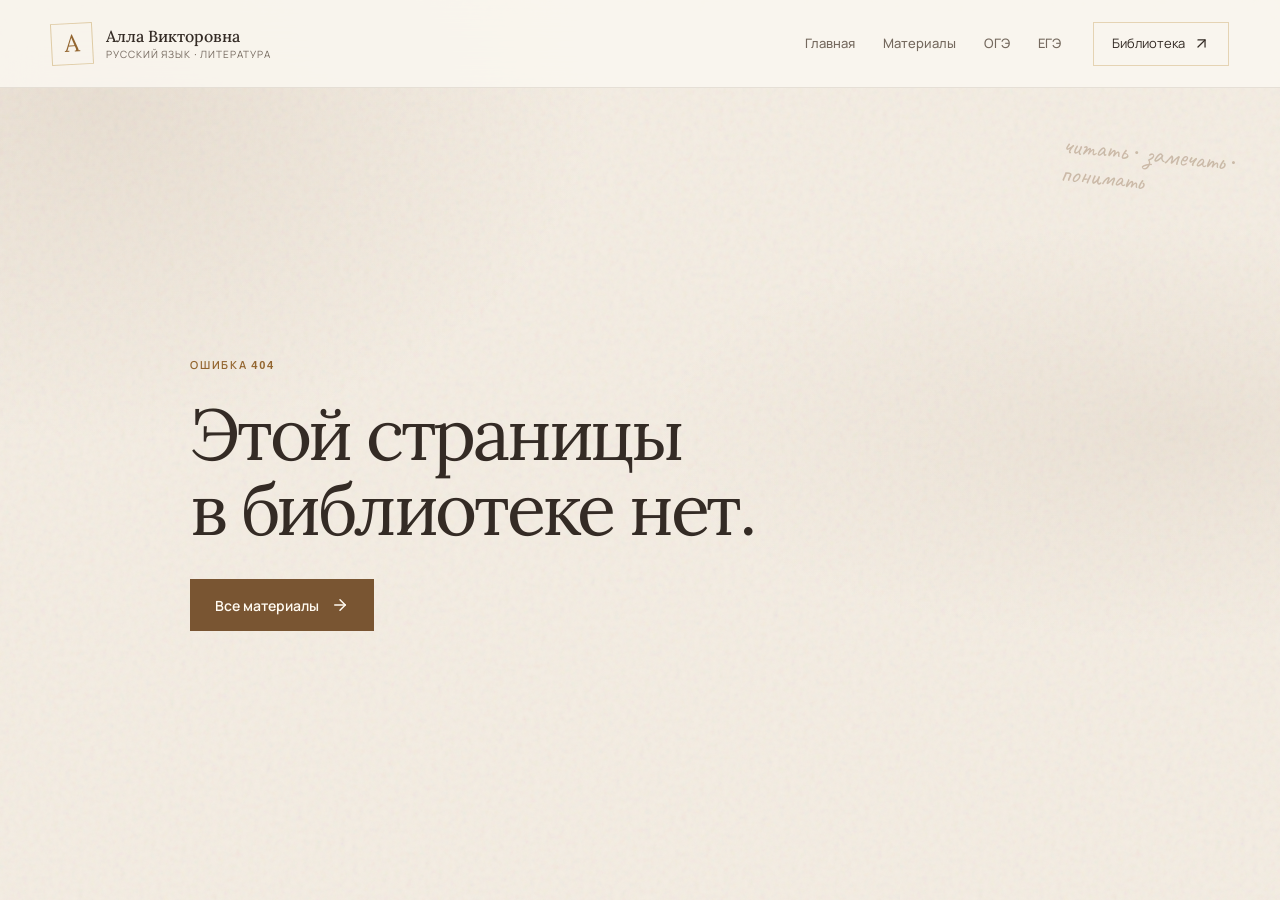
==== index.html @ dfa37022 "Публикация сайта Аллы Викторовны Рыжковой" ====
<!doctype html>
<html lang="ru">
  <head>
    <meta charset="UTF-8" />
    <meta name="viewport" content="width=device-width, initial-scale=1.0" />
    <meta name="theme-color" content="#17100c" />
    <meta name="color-scheme" content="dark light" />
    <meta name="description" content="undefined" />
    <meta name="robots" content="undefined" />
    <meta name="author" content="Алла Викторовна Рыжкова" />
    <meta property="og:locale" content="ru_RU" />
    <meta property="og:site_name" content="Алла Викторовна Рыжкова" />
    <meta property="og:type" content="undefined" />
    <meta property="og:title" content="undefined" />
    <meta property="og:description" content="undefined" />
    <meta property="og:url" content="https://sanya090509-boop.github.io/" />
    <meta property="og:image" content="https://sanya090509-boop.github.io/og-cover.jpg" />
    <meta property="og:image:width" content="1200" />
    <meta property="og:image:height" content="630" />
    <meta property="og:image:alt" content="Алла Викторовна Рыжкова — русский язык и литература" />
    <meta name="twitter:card" content="summary_large_image" />
    <meta name="twitter:title" content="undefined" />
    <meta name="twitter:description" content="undefined" />
    <meta name="twitter:image" content="https://sanya090509-boop.github.io/og-cover.jpg" />
    <link rel="icon" href="/favicon.svg" type="image/svg+xml" />
    <title>Алла Викторовна Рыжкова — русский язык и литература</title>
    <script type="application/ld+json">{"@context":"https://schema.org","@type":"WebSite","name":"Алла Викторовна Рыжкова — русский язык и литература","url":"https://sanya090509-boop.github.io/","inLanguage":"ru-RU","author":{"@type":"Person","name":"Алла Викторовна Рыжкова","jobTitle":"Учитель русского языка и литературы","worksFor":{"@type":"EducationalOrganization","name":"МОБУ «Новоалександровская СОШ»"}}}</script>
    <style>
      .seo-static{max-width:860px;margin:0 auto;padding:64px 24px;color:#2d241d;background:#f4ede3;font:18px/1.65 Georgia,serif}.seo-static h1{font-size:42px;line-height:1.15}.seo-static h2{margin-top:36px}.seo-static a{color:#795532;text-underline-offset:4px}.seo-static nav{display:flex;flex-wrap:wrap;gap:24px;margin:28px 0}.seo-static li{margin-bottom:20px}.seo-static footer{margin-top:48px;padding-top:20px;border-top:1px solid #bda98d;font-size:14px}
    </style>
    <script type="module" crossorigin src="/assets/index-B2HyblrZ.js"></script>
    <link rel="stylesheet" crossorigin href="/assets/index-DiUI7Qwu.css">
    <link rel="canonical" href="https://sanya090509-boop.github.io/" />
  </head>
  <body>
    <div id="root"><main class="seo-static"><p>Учитель русского языка и литературы</p><h1>Алла Викторовна Рыжкова</h1><p>Место, где слово становится открытием, а подготовка — понятным маршрутом.</p><nav><a href="/materials">Перейти к материалам</a><a href="#about">Об учителе</a></nav><section id="about"><h2>Учить видеть за строками смысл</h2><p>Русский язык и литература начинаются там, где появляется любопытство: почему слово выбрано именно так, что чувствует герой и какую мысль оставляет текст читателю.</p><ul><li>16 лет педагогического опыта</li><li>Первая квалификационная категория</li><li>Высшее профессиональное образование</li></ul></section><section><h2>Материалы для подготовки</h2><p>Русский язык, литература, ОГЭ и ЕГЭ: теория, практика, памятки и разборы.</p></section><footer>МОБУ «Новоалександровская СОШ» · Оренбургская область</footer></main></div>
  </body>
</html>
---- assets/index-DiUI7Qwu.css ----
@font-face{font-family:Lora;font-style:normal;font-display:swap;font-weight:400;src:url(/assets/lora-cyrillic-400-normal-CbVom6TB.woff2) format("woff2"),url(/assets/lora-cyrillic-400-normal-BedExNGj.woff) format("woff")}@font-face{font-family:Lora;font-style:normal;font-display:swap;font-weight:500;src:url(/assets/lora-cyrillic-500-normal-CGcjVW1P.woff2) format("woff2"),url(/assets/lora-cyrillic-500-normal-B7VECUNf.woff) format("woff")}@font-face{font-family:Lora;font-style:normal;font-display:swap;font-weight:600;src:url(/assets/lora-cyrillic-600-normal-DuzuWObJ.woff2) format("woff2"),url(/assets/lora-cyrillic-600-normal-j6UMqgXb.woff) format("woff")}@font-face{font-family:Lora;font-style:italic;font-display:swap;font-weight:400;src:url(/assets/lora-cyrillic-400-italic-BZqWJcgY.woff2) format("woff2"),url(/assets/lora-cyrillic-400-italic-rXhP2Nh9.woff) format("woff")}@font-face{font-family:Manrope;font-style:normal;font-display:swap;font-weight:400;src:url(/assets/manrope-cyrillic-400-normal-BMzJvInZ.woff2) format("woff2"),url(/assets/manrope-cyrillic-400-normal-Dvx59UGC.woff) format("woff")}@font-face{font-family:Manrope;font-style:normal;font-display:swap;font-weight:500;src:url(/assets/manrope-cyrillic-500-normal-B1OEZity.woff2) format("woff2"),url(/assets/manrope-cyrillic-500-normal-CNwnNrRC.woff) format("woff")}@font-face{font-family:Manrope;font-style:normal;font-display:swap;font-weight:600;src:url(/assets/manrope-cyrillic-600-normal-DvRl3Mj-.woff2) format("woff2"),url(/assets/manrope-cyrillic-600-normal-It4mZcQk.woff) format("woff")}@font-face{font-family:Manrope;font-style:normal;font-display:swap;font-weight:700;src:url(/assets/manrope-cyrillic-700-normal-Dw_fZAg2.woff2) format("woff2"),url(/assets/manrope-cyrillic-700-normal-7JNVKxyl.woff) format("woff")}@font-face{font-family:Caveat;font-style:normal;font-display:swap;font-weight:400;src:url(/assets/caveat-cyrillic-400-normal-9cDH9rLW.woff2) format("woff2"),url(/assets/caveat-cyrillic-400-normal-CebvvJET.woff) format("woff")}*,:before,:after{--tw-border-spacing-x: 0;--tw-border-spacing-y: 0;--tw-translate-x: 0;--tw-translate-y: 0;--tw-rotate: 0;--tw-skew-x: 0;--tw-skew-y: 0;--tw-scale-x: 1;--tw-scale-y: 1;--tw-pan-x: ;--tw-pan-y: ;--tw-pinch-zoom: ;--tw-scroll-snap-strictness: proximity;--tw-gradient-from-position: ;--tw-gradient-via-position: ;--tw-gradient-to-position: ;--tw-ordinal: ;--tw-slashed-zero: ;--tw-numeric-figure: ;--tw-numeric-spacing: ;--tw-numeric-fraction: ;--tw-ring-inset: ;--tw-ring-offset-width: 0px;--tw-ring-offset-color: #fff;--tw-ring-color: rgb(59 130 246 / .5);--tw-ring-offset-shadow: 0 0 #0000;--tw-ring-shadow: 0 0 #0000;--tw-shadow: 0 0 #0000;--tw-shadow-colored: 0 0 #0000;--tw-blur: ;--tw-brightness: ;--tw-contrast: ;--tw-grayscale: ;--tw-hue-rotate: ;--tw-invert: ;--tw-saturate: ;--tw-sepia: ;--tw-drop-shadow: ;--tw-backdrop-blur: ;--tw-backdrop-brightness: ;--tw-backdrop-contrast: ;--tw-backdrop-grayscale: ;--tw-backdrop-hue-rotate: ;--tw-backdrop-invert: ;--tw-backdrop-opacity: ;--tw-backdrop-saturate: ;--tw-backdrop-sepia: ;--tw-contain-size: ;--tw-contain-layout: ;--tw-contain-paint: ;--tw-contain-style: }::backdrop{--tw-border-spacing-x: 0;--tw-border-spacing-y: 0;--tw-translate-x: 0;--tw-translate-y: 0;--tw-rotate: 0;--tw-skew-x: 0;--tw-skew-y: 0;--tw-scale-x: 1;--tw-scale-y: 1;--tw-pan-x: ;--tw-pan-y: ;--tw-pinch-zoom: ;--tw-scroll-snap-strictness: proximity;--tw-gradient-from-position: ;--tw-gradient-via-position: ;--tw-gradient-to-position: ;--tw-ordinal: ;--tw-slashed-zero: ;--tw-numeric-figure: ;--tw-numeric-spacing: ;--tw-numeric-fraction: ;--tw-ring-inset: ;--tw-ring-offset-width: 0px;--tw-ring-offset-color: #fff;--tw-ring-color: rgb(59 130 246 / .5);--tw-ring-offset-shadow: 0 0 #0000;--tw-ring-shadow: 0 0 #0000;--tw-shadow: 0 0 #0000;--tw-shadow-colored: 0 0 #0000;--tw-blur: ;--tw-brightness: ;--tw-contrast: ;--tw-grayscale: ;--tw-hue-rotate: ;--tw-invert: ;--tw-saturate: ;--tw-sepia: ;--tw-drop-shadow: ;--tw-backdrop-blur: ;--tw-backdrop-brightness: ;--tw-backdrop-contrast: ;--tw-backdrop-grayscale: ;--tw-backdrop-hue-rotate: ;--tw-backdrop-invert: ;--tw-backdrop-opacity: ;--tw-backdrop-saturate: ;--tw-backdrop-sepia: ;--tw-contain-size: ;--tw-contain-layout: ;--tw-contain-paint: ;--tw-contain-style: }*,:before,:after{box-sizing:border-box;border-width:0;border-style:solid;border-color:#e5e7eb}:before,:after{--tw-content: ""}html,:host{line-height:1.5;-webkit-text-size-adjust:100%;-moz-tab-size:4;-o-tab-size:4;tab-size:4;font-family:ui-sans-serif,system-ui,sans-serif,"Apple Color Emoji","Segoe UI Emoji",Segoe UI Symbol,"Noto Color Emoji";font-feature-settings:normal;font-variation-settings:normal;-webkit-tap-highlight-color:transparent}body{margin:0;line-height:inherit}hr{height:0;color:inherit;border-top-width:1px}abbr:where([title]){-webkit-text-decoration:underline dotted;text-decoration:underline dotted}h1,h2,h3,h4,h5,h6{font-size:inherit;font-weight:inherit}a{color:inherit;text-decoration:inherit}b,strong{font-weight:bolder}code,kbd,samp,pre{font-family:ui-monospace,SFMono-Regular,Menlo,Monaco,Consolas,Liberation Mono,Courier New,monospace;font-feature-settings:normal;font-variation-settings:normal;font-size:1em}small{font-size:80%}sub,sup{font-size:75%;line-height:0;position:relative;vertical-align:baseline}sub{bottom:-.25em}sup{top:-.5em}table{text-indent:0;border-color:inherit;border-collapse:collapse}button,input,optgroup,select,textarea{font-family:inherit;font-feature-settings:inherit;font-variation-settings:inherit;font-size:100%;font-weight:inherit;line-height:inherit;letter-spacing:inherit;color:inherit;margin:0;padding:0}button,select{text-transform:none}button,input:where([type=button]),input:where([type=reset]),input:where([type=submit]){-webkit-appearance:button;background-color:transparent;background-image:none}:-moz-focusring{outline:auto}:-moz-ui-invalid{box-shadow:none}progress{vertical-align:baseline}::-webkit-inner-spin-button,::-webkit-outer-spin-button{height:auto}[type=search]{-webkit-appearance:textfield;outline-offset:-2px}::-webkit-search-decoration{-webkit-appearance:none}::-webkit-file-upload-button{-webkit-appearance:button;font:inherit}summary{display:list-item}blockquote,dl,dd,h1,h2,h3,h4,h5,h6,hr,figure,p,pre{margin:0}fieldset{margin:0;padding:0}legend{padding:0}ol,ul,menu{list-style:none;margin:0;padding:0}dialog{padding:0}textarea{resize:vertical}input::-moz-placeholder,textarea::-moz-placeholder{opacity:1;color:#9ca3af}input::placeholder,textarea::placeholder{opacity:1;color:#9ca3af}button,[role=button]{cursor:pointer}:disabled{cursor:default}img,svg,video,canvas,audio,iframe,embed,object{display:block;vertical-align:middle}img,video{max-width:100%;height:auto}[hidden]:where(:not([hidden=until-found])){display:none}.sr-only{position:absolute;width:1px;height:1px;padding:0;margin:-1px;overflow:hidden;clip:rect(0,0,0,0);white-space:nowrap;border-width:0}.pointer-events-none{pointer-events:none}.visible{visibility:visible}.invisible{visibility:hidden}.fixed{position:fixed}.absolute{position:absolute}.relative{position:relative}.inset-0{inset:0}.inset-x-0{left:0;right:0}.inset-y-0{top:0;bottom:0}.-bottom-12{bottom:-3rem}.-left-12{left:-3rem}.-right-12{right:-3rem}.-top-12{top:-3rem}.bottom-0{bottom:0}.left-0{left:0}.left-1\/2{left:50%}.left-2{left:.5rem}.left-\[50\%\]{left:50%}.right-0{right:0}.right-1{right:.25rem}.right-2{right:.5rem}.right-3{right:.75rem}.right-4{right:1rem}.top-0{top:0}.top-1\.5{top:.375rem}.top-1\/2{top:50%}.top-3\.5{top:.875rem}.top-4{top:1rem}.top-\[1px\]{top:1px}.top-\[50\%\]{top:50%}.top-\[60\%\]{top:60%}.top-full{top:100%}.isolate{isolation:isolate}.z-10{z-index:10}.z-20{z-index:20}.z-50{z-index:50}.z-\[1\]{z-index:1}.order-first{order:-9999}.order-last{order:9999}.col-start-2{grid-column-start:2}.row-span-2{grid-row:span 2 / span 2}.row-start-1{grid-row-start:1}.\!m-0{margin:0!important}.-mx-1{margin-left:-.25rem;margin-right:-.25rem}.-my-2{margin-top:-.5rem;margin-bottom:-.5rem}.mx-2{margin-left:.5rem;margin-right:.5rem}.mx-3\.5{margin-left:.875rem;margin-right:.875rem}.mx-auto{margin-left:auto;margin-right:auto}.my-0{margin-top:0;margin-bottom:0}.my-0\.5{margin-top:.125rem;margin-bottom:.125rem}.my-1{margin-top:.25rem;margin-bottom:.25rem}.-ml-4{margin-left:-1rem}.-mt-4{margin-top:-1rem}.mb-2{margin-bottom:.5rem}.mb-3{margin-bottom:.75rem}.ml-1{margin-left:.25rem}.ml-4{margin-left:1rem}.ml-auto{margin-left:auto}.mt-1\.5{margin-top:.375rem}.mt-2{margin-top:.5rem}.mt-4{margin-top:1rem}.mt-auto{margin-top:auto}.line-clamp-1{overflow:hidden;display:-webkit-box;-webkit-box-orient:vertical;-webkit-line-clamp:1}.line-clamp-2{overflow:hidden;display:-webkit-box;-webkit-box-orient:vertical;-webkit-line-clamp:2}.block{display:block}.flex{display:flex}.inline-flex{display:inline-flex}.table{display:table}.table-caption{display:table-caption}.table-cell{display:table-cell}.table-row{display:table-row}.grid{display:grid}.hidden{display:none}.aspect-square{aspect-ratio:1 / 1}.aspect-video{aspect-ratio:16 / 9}.size-10{width:2.5rem;height:2.5rem}.size-2{width:.5rem;height:.5rem}.size-2\.5{width:.625rem;height:.625rem}.size-3{width:.75rem;height:.75rem}.size-3\.5{width:.875rem;height:.875rem}.size-4{width:1rem;height:1rem}.size-6{width:1.5rem;height:1.5rem}.size-7{width:1.75rem;height:1.75rem}.size-8{width:2rem;height:2rem}.size-9{width:2.25rem;height:2.25rem}.size-auto{width:auto;height:auto}.size-full{width:100%;height:100%}.h-1\.5{height:.375rem}.h-10{height:2.5rem}.h-12{height:3rem}.h-2{height:.5rem}.h-2\.5{height:.625rem}.h-4{height:1rem}.h-5{height:1.25rem}.h-6{height:1.5rem}.h-7{height:1.75rem}.h-8{height:2rem}.h-9{height:2.25rem}.h-\[1\.15rem\]{height:1.15rem}.h-\[calc\(100\%-1px\)\]{height:calc(100% - 1px)}.h-\[var\(--radix-navigation-menu-viewport-height\)\]{height:var(--radix-navigation-menu-viewport-height)}.h-\[var\(--radix-select-trigger-height\)\]{height:var(--radix-select-trigger-height)}.h-auto{height:auto}.h-full{height:100%}.h-px{height:1px}.h-svh{height:100svh}.max-h-\[300px\]{max-height:300px}.min-h-0{min-height:0px}.min-h-16{min-height:4rem}.min-h-4{min-height:1rem}.min-h-svh{min-height:100svh}.w-0{width:0px}.w-1{width:.25rem}.w-2{width:.5rem}.w-2\.5{width:.625rem}.w-3{width:.75rem}.w-3\/4{width:75%}.w-4{width:1rem}.w-5{width:1.25rem}.w-64{width:16rem}.w-72{width:18rem}.w-8{width:2rem}.w-9{width:2.25rem}.w-\[100px\]{width:100px}.w-auto{width:auto}.w-fit{width:-moz-fit-content;width:fit-content}.w-full{width:100%}.w-max{width:-moz-max-content;width:max-content}.w-px{width:1px}.min-w-0{min-width:0px}.min-w-10{min-width:2.5rem}.min-w-5{min-width:1.25rem}.min-w-8{min-width:2rem}.min-w-9{min-width:2.25rem}.min-w-\[12rem\]{min-width:12rem}.min-w-\[8rem\]{min-width:8rem}.min-w-\[var\(--radix-select-trigger-width\)\]{min-width:var(--radix-select-trigger-width)}.max-w-\[calc\(100\%-2rem\)\]{max-width:calc(100% - 2rem)}.max-w-max{max-width:-moz-max-content;max-width:max-content}.max-w-sm{max-width:24rem}.flex-1{flex:1 1 0%}.shrink-0{flex-shrink:0}.grow{flex-grow:1}.grow-0{flex-grow:0}.basis-full{flex-basis:100%}.caption-bottom{caption-side:bottom}.border-collapse{border-collapse:collapse}.-translate-x-1\/2{--tw-translate-x: -50%;transform:translate(var(--tw-translate-x),var(--tw-translate-y)) rotate(var(--tw-rotate)) skew(var(--tw-skew-x)) skewY(var(--tw-skew-y)) scaleX(var(--tw-scale-x)) scaleY(var(--tw-scale-y))}.-translate-x-px{--tw-translate-x: -1px;transform:translate(var(--tw-translate-x),var(--tw-translate-y)) rotate(var(--tw-rotate)) skew(var(--tw-skew-x)) skewY(var(--tw-skew-y)) scaleX(var(--tw-scale-x)) scaleY(var(--tw-scale-y))}.-translate-y-1\/2{--tw-translate-y: -50%;transform:translate(var(--tw-translate-x),var(--tw-translate-y)) rotate(var(--tw-rotate)) skew(var(--tw-skew-x)) skewY(var(--tw-skew-y)) scaleX(var(--tw-scale-x)) scaleY(var(--tw-scale-y))}.translate-x-\[-50\%\]{--tw-translate-x: -50%;transform:translate(var(--tw-translate-x),var(--tw-translate-y)) rotate(var(--tw-rotate)) skew(var(--tw-skew-x)) skewY(var(--tw-skew-y)) scaleX(var(--tw-scale-x)) scaleY(var(--tw-scale-y))}.translate-x-px{--tw-translate-x: 1px;transform:translate(var(--tw-translate-x),var(--tw-translate-y)) rotate(var(--tw-rotate)) skew(var(--tw-skew-x)) skewY(var(--tw-skew-y)) scaleX(var(--tw-scale-x)) scaleY(var(--tw-scale-y))}.translate-y-0\.5{--tw-translate-y: .125rem;transform:translate(var(--tw-translate-x),var(--tw-translate-y)) rotate(var(--tw-rotate)) skew(var(--tw-skew-x)) skewY(var(--tw-skew-y)) scaleX(var(--tw-scale-x)) scaleY(var(--tw-scale-y))}.translate-y-\[-50\%\]{--tw-translate-y: -50%;transform:translate(var(--tw-translate-x),var(--tw-translate-y)) rotate(var(--tw-rotate)) skew(var(--tw-skew-x)) skewY(var(--tw-skew-y)) scaleX(var(--tw-scale-x)) scaleY(var(--tw-scale-y))}.translate-y-\[calc\(-50\%_-_2px\)\]{--tw-translate-y: calc(-50% - 2px) ;transform:translate(var(--tw-translate-x),var(--tw-translate-y)) rotate(var(--tw-rotate)) skew(var(--tw-skew-x)) skewY(var(--tw-skew-y)) scaleX(var(--tw-scale-x)) scaleY(var(--tw-scale-y))}.rotate-45{--tw-rotate: 45deg;transform:translate(var(--tw-translate-x),var(--tw-translate-y)) rotate(var(--tw-rotate)) skew(var(--tw-skew-x)) skewY(var(--tw-skew-y)) scaleX(var(--tw-scale-x)) scaleY(var(--tw-scale-y))}.rotate-90{--tw-rotate: 90deg;transform:translate(var(--tw-translate-x),var(--tw-translate-y)) rotate(var(--tw-rotate)) skew(var(--tw-skew-x)) skewY(var(--tw-skew-y)) scaleX(var(--tw-scale-x)) scaleY(var(--tw-scale-y))}.transform{transform:translate(var(--tw-translate-x),var(--tw-translate-y)) rotate(var(--tw-rotate)) skew(var(--tw-skew-x)) skewY(var(--tw-skew-y)) scaleX(var(--tw-scale-x)) scaleY(var(--tw-scale-y))}@keyframes caret-blink{0%,70%,to{opacity:1}20%,50%{opacity:0}}.animate-caret-blink{animation:caret-blink 1.25s ease-out infinite}@keyframes pulse{50%{opacity:.5}}.animate-pulse{animation:pulse 2s cubic-bezier(.4,0,.6,1) infinite}@keyframes spin{to{transform:rotate(360deg)}}.animate-spin{animation:spin 1s linear infinite}.cursor-default{cursor:default}.cursor-text{cursor:text}.touch-none{touch-action:none}.select-none{-webkit-user-select:none;-moz-user-select:none;user-select:none}.resize-none{resize:none}.resize{resize:both}.scroll-my-1{scroll-margin-top:.25rem;scroll-margin-bottom:.25rem}.scroll-py-1{scroll-padding-top:.25rem;scroll-padding-bottom:.25rem}.list-disc{list-style-type:disc}.list-none{list-style-type:none}.auto-rows-min{grid-auto-rows:min-content}.grid-cols-\[0_1fr\]{grid-template-columns:0 1fr}.grid-rows-\[auto_auto\]{grid-template-rows:auto auto}.flex-row{flex-direction:row}.flex-col{flex-direction:column}.flex-col-reverse{flex-direction:column-reverse}.flex-wrap{flex-wrap:wrap}.place-content-center{place-content:center}.items-start{align-items:flex-start}.items-end{align-items:flex-end}.items-center{align-items:center}.items-stretch{align-items:stretch}.justify-start{justify-content:flex-start}.justify-center{justify-content:center}.justify-between{justify-content:space-between}.justify-items-start{justify-items:start}.gap-0\.5{gap:.125rem}.gap-1{gap:.25rem}.gap-1\.5{gap:.375rem}.gap-2{gap:.5rem}.gap-2\.5{gap:.625rem}.gap-3{gap:.75rem}.gap-4{gap:1rem}.gap-6{gap:1.5rem}.gap-7{gap:1.75rem}.gap-\[--spacing\(var\(--gap\)\)\]{gap:var(--spacing(var(--gap)))}.gap-y-0\.5{row-gap:.125rem}.self-start{align-self:flex-start}.self-stretch{align-self:stretch}.justify-self-end{justify-self:end}.overflow-auto{overflow:auto}.overflow-hidden{overflow:hidden}.overflow-x-auto{overflow-x:auto}.overflow-y-auto{overflow-y:auto}.overflow-x-hidden{overflow-x:hidden}.whitespace-nowrap{white-space:nowrap}.text-balance{text-wrap:balance}.break-words{overflow-wrap:break-word}.rounded-\[2px\]{border-radius:2px}.rounded-\[4px\]{border-radius:4px}.rounded-\[calc\(var\(--radius\)-5px\)\]{border-radius:calc(var(--radius) - 5px)}.rounded-\[inherit\]{border-radius:inherit}.rounded-full{border-radius:9999px}.rounded-lg{border-radius:var(--radius)}.rounded-md{border-radius:calc(var(--radius) - 2px)}.rounded-none{border-radius:0}.rounded-sm{border-radius:calc(var(--radius) - 4px)}.rounded-xl{border-radius:calc(var(--radius) + 4px)}.rounded-xs{border-radius:calc(var(--radius) - 6px)}.rounded-l-md{border-top-left-radius:calc(var(--radius) - 2px);border-bottom-left-radius:calc(var(--radius) - 2px)}.rounded-r-md{border-top-right-radius:calc(var(--radius) - 2px);border-bottom-right-radius:calc(var(--radius) - 2px)}.rounded-tl-sm{border-top-left-radius:calc(var(--radius) - 4px)}.border{border-width:1px}.border-0{border-width:0px}.border-\[1\.5px\]{border-width:1.5px}.border-y{border-top-width:1px;border-bottom-width:1px}.border-b{border-bottom-width:1px}.border-l{border-left-width:1px}.border-r{border-right-width:1px}.border-t{border-top-width:1px}.border-dashed{border-style:dashed}.border-border{border-color:hsl(var(--border))}.border-border\/50{border-color:hsl(var(--border) / .5)}.border-input{border-color:hsl(var(--input))}.border-primary{border-color:hsl(var(--primary))}.border-sidebar-border{border-color:hsl(var(--sidebar-border))}.border-transparent{border-color:transparent}.border-l-transparent{border-left-color:transparent}.border-t-transparent{border-top-color:transparent}.bg-accent{background-color:hsl(var(--accent))}.bg-background{background-color:hsl(var(--background))}.bg-black\/50{background-color:#00000080}.bg-border{background-color:hsl(var(--border))}.bg-card{background-color:hsl(var(--card))}.bg-destructive{--tw-bg-opacity: 1;background-color:hsl(var(--destructive) / var(--tw-bg-opacity, 1))}.bg-foreground{background-color:hsl(var(--foreground))}.bg-input{background-color:hsl(var(--input))}.bg-muted{background-color:hsl(var(--muted))}.bg-muted\/50{background-color:hsl(var(--muted) / .5)}.bg-popover{background-color:hsl(var(--popover))}.bg-primary{background-color:hsl(var(--primary))}.bg-primary\/20{background-color:hsl(var(--primary) / .2)}.bg-secondary{background-color:hsl(var(--secondary))}.bg-sidebar{background-color:hsl(var(--sidebar-background))}.bg-sidebar-border{background-color:hsl(var(--sidebar-border))}.bg-transparent{background-color:transparent}.bg-white{--tw-bg-opacity: 1;background-color:rgb(255 255 255 / var(--tw-bg-opacity, 1))}.fill-current{fill:currentColor}.fill-foreground{fill:hsl(var(--foreground))}.fill-primary{fill:hsl(var(--primary))}.p-0{padding:0}.p-1{padding:.25rem}.p-2{padding:.5rem}.p-3{padding:.75rem}.p-4{padding:1rem}.p-6{padding:1.5rem}.p-\[3px\]{padding:3px}.p-px{padding:1px}.px-1{padding-left:.25rem;padding-right:.25rem}.px-1\.5{padding-left:.375rem;padding-right:.375rem}.px-2{padding-left:.5rem;padding-right:.5rem}.px-2\.5{padding-left:.625rem;padding-right:.625rem}.px-3{padding-left:.75rem;padding-right:.75rem}.px-4{padding-left:1rem;padding-right:1rem}.px-6{padding-left:1.5rem;padding-right:1.5rem}.py-0\.5{padding-top:.125rem;padding-bottom:.125rem}.py-1{padding-top:.25rem;padding-bottom:.25rem}.py-1\.5{padding-top:.375rem;padding-bottom:.375rem}.py-2{padding-top:.5rem;padding-bottom:.5rem}.py-3{padding-top:.75rem;padding-bottom:.75rem}.py-4{padding-top:1rem;padding-bottom:1rem}.py-6{padding-top:1.5rem;padding-bottom:1.5rem}.pb-3{padding-bottom:.75rem}.pb-4{padding-bottom:1rem}.pl-2{padding-left:.5rem}.pl-3{padding-left:.75rem}.pl-4{padding-left:1rem}.pl-8{padding-left:2rem}.pr-1{padding-right:.25rem}.pr-2{padding-right:.5rem}.pr-2\.5{padding-right:.625rem}.pr-3{padding-right:.75rem}.pr-8{padding-right:2rem}.pt-0{padding-top:0}.pt-3{padding-top:.75rem}.pt-4{padding-top:1rem}.text-left{text-align:left}.text-center{text-align:center}.align-middle{vertical-align:middle}.font-mono{font-family:ui-monospace,SFMono-Regular,Menlo,Monaco,Consolas,Liberation Mono,Courier New,monospace}.font-sans{font-family:ui-sans-serif,system-ui,sans-serif,"Apple Color Emoji","Segoe UI Emoji",Segoe UI Symbol,"Noto Color Emoji"}.text-\[0\.8rem\]{font-size:.8rem}.text-base{font-size:1rem;line-height:1.5rem}.text-lg{font-size:1.125rem;line-height:1.75rem}.text-sm{font-size:.875rem;line-height:1.25rem}.text-sm\/relaxed{font-size:.875rem;line-height:1.625}.text-xs{font-size:.75rem;line-height:1rem}.font-medium{font-weight:500}.font-normal{font-weight:400}.font-semibold{font-weight:600}.italic{font-style:italic}.tabular-nums{--tw-numeric-spacing: tabular-nums;font-variant-numeric:var(--tw-ordinal) var(--tw-slashed-zero) var(--tw-numeric-figure) var(--tw-numeric-spacing) var(--tw-numeric-fraction)}.leading-none{line-height:1}.leading-normal{line-height:1.5}.leading-snug{line-height:1.375}.tracking-tight{letter-spacing:-.025em}.tracking-widest{letter-spacing:.1em}.text-accent-foreground{color:hsl(var(--accent-foreground))}.text-background{color:hsl(var(--background))}.text-card-foreground{color:hsl(var(--card-foreground))}.text-current{color:currentColor}.text-destructive{--tw-text-opacity: 1;color:hsl(var(--destructive) / var(--tw-text-opacity, 1))}.text-foreground{color:hsl(var(--foreground))}.text-muted-foreground{color:hsl(var(--muted-foreground))}.text-popover-foreground{color:hsl(var(--popover-foreground))}.text-primary{color:hsl(var(--primary))}.text-primary-foreground{color:hsl(var(--primary-foreground))}.text-secondary-foreground{color:hsl(var(--secondary-foreground))}.text-sidebar-foreground{color:hsl(var(--sidebar-foreground))}.text-sidebar-foreground\/70{color:hsl(var(--sidebar-foreground) / .7)}.text-white{--tw-text-opacity: 1;color:rgb(255 255 255 / var(--tw-text-opacity, 1))}.underline-offset-4{text-underline-offset:4px}.opacity-0{opacity:0}.opacity-50{opacity:.5}.opacity-70{opacity:.7}.shadow{--tw-shadow: 0 1px 3px 0 rgb(0 0 0 / .1), 0 1px 2px -1px rgb(0 0 0 / .1);--tw-shadow-colored: 0 1px 3px 0 var(--tw-shadow-color), 0 1px 2px -1px var(--tw-shadow-color);box-shadow:var(--tw-ring-offset-shadow, 0 0 #0000),var(--tw-ring-shadow, 0 0 #0000),var(--tw-shadow)}.shadow-\[0_0_0_1px_hsl\(var\(--sidebar-border\)\)\]{--tw-shadow: 0 0 0 1px hsl(var(--sidebar-border));--tw-shadow-colored: 0 0 0 1px var(--tw-shadow-color);box-shadow:var(--tw-ring-offset-shadow, 0 0 #0000),var(--tw-ring-shadow, 0 0 #0000),var(--tw-shadow)}.shadow-lg{--tw-shadow: 0 10px 15px -3px rgb(0 0 0 / .1), 0 4px 6px -4px rgb(0 0 0 / .1);--tw-shadow-colored: 0 10px 15px -3px var(--tw-shadow-color), 0 4px 6px -4px var(--tw-shadow-color);box-shadow:var(--tw-ring-offset-shadow, 0 0 #0000),var(--tw-ring-shadow, 0 0 #0000),var(--tw-shadow)}.shadow-md{--tw-shadow: 0 4px 6px -1px rgb(0 0 0 / .1), 0 2px 4px -2px rgb(0 0 0 / .1);--tw-shadow-colored: 0 4px 6px -1px var(--tw-shadow-color), 0 2px 4px -2px var(--tw-shadow-color);box-shadow:var(--tw-ring-offset-shadow, 0 0 #0000),var(--tw-ring-shadow, 0 0 #0000),var(--tw-shadow)}.shadow-none{--tw-shadow: 0 0 #0000;--tw-shadow-colored: 0 0 #0000;box-shadow:var(--tw-ring-offset-shadow, 0 0 #0000),var(--tw-ring-shadow, 0 0 #0000),var(--tw-shadow)}.shadow-sm{--tw-shadow: 0 1px 2px 0 rgb(0 0 0 / .05);--tw-shadow-colored: 0 1px 2px 0 var(--tw-shadow-color);box-shadow:var(--tw-ring-offset-shadow, 0 0 #0000),var(--tw-ring-shadow, 0 0 #0000),var(--tw-shadow)}.shadow-xl{--tw-shadow: 0 20px 25px -5px rgb(0 0 0 / .1), 0 8px 10px -6px rgb(0 0 0 / .1);--tw-shadow-colored: 0 20px 25px -5px var(--tw-shadow-color), 0 8px 10px -6px var(--tw-shadow-color);box-shadow:var(--tw-ring-offset-shadow, 0 0 #0000),var(--tw-ring-shadow, 0 0 #0000),var(--tw-shadow)}.shadow-xs{--tw-shadow: 0 1px 2px 0 rgb(0 0 0 / .05);--tw-shadow-colored: 0 1px 2px 0 var(--tw-shadow-color);box-shadow:var(--tw-ring-offset-shadow, 0 0 #0000),var(--tw-ring-shadow, 0 0 #0000),var(--tw-shadow)}.outline-none{outline:2px solid transparent;outline-offset:2px}.outline{outline-style:solid}.ring-0{--tw-ring-offset-shadow: var(--tw-ring-inset) 0 0 0 var(--tw-ring-offset-width) var(--tw-ring-offset-color);--tw-ring-shadow: var(--tw-ring-inset) 0 0 0 calc(0px + var(--tw-ring-offset-width)) var(--tw-ring-color);box-shadow:var(--tw-ring-offset-shadow),var(--tw-ring-shadow),var(--tw-shadow, 0 0 #0000)}.ring-ring\/50{--tw-ring-color: hsl(var(--ring) / .5)}.ring-sidebar-ring{--tw-ring-color: hsl(var(--sidebar-ring))}.ring-offset-background{--tw-ring-offset-color: hsl(var(--background))}.blur{--tw-blur: blur(8px);filter:var(--tw-blur) var(--tw-brightness) var(--tw-contrast) var(--tw-grayscale) var(--tw-hue-rotate) var(--tw-invert) var(--tw-saturate) var(--tw-sepia) var(--tw-drop-shadow)}.filter{filter:var(--tw-blur) var(--tw-brightness) var(--tw-contrast) var(--tw-grayscale) var(--tw-hue-rotate) var(--tw-invert) var(--tw-saturate) var(--tw-sepia) var(--tw-drop-shadow)}.transition{transition-property:color,background-color,border-color,text-decoration-color,fill,stroke,opacity,box-shadow,transform,filter,backdrop-filter;transition-timing-function:cubic-bezier(.4,0,.2,1);transition-duration:.15s}.transition-\[color\,box-shadow\]{transition-property:color,box-shadow;transition-timing-function:cubic-bezier(.4,0,.2,1);transition-duration:.15s}.transition-\[left\,right\,width\]{transition-property:left,right,width;transition-timing-function:cubic-bezier(.4,0,.2,1);transition-duration:.15s}.transition-\[margin\,opacity\]{transition-property:margin,opacity;transition-timing-function:cubic-bezier(.4,0,.2,1);transition-duration:.15s}.transition-\[width\,height\,padding\]{transition-property:width,height,padding;transition-timing-function:cubic-bezier(.4,0,.2,1);transition-duration:.15s}.transition-\[width\]{transition-property:width;transition-timing-function:cubic-bezier(.4,0,.2,1);transition-duration:.15s}.transition-all{transition-property:all;transition-timing-function:cubic-bezier(.4,0,.2,1);transition-duration:.15s}.transition-colors{transition-property:color,background-color,border-color,text-decoration-color,fill,stroke;transition-timing-function:cubic-bezier(.4,0,.2,1);transition-duration:.15s}.transition-none{transition-property:none}.transition-opacity{transition-property:opacity;transition-timing-function:cubic-bezier(.4,0,.2,1);transition-duration:.15s}.transition-shadow{transition-property:box-shadow;transition-timing-function:cubic-bezier(.4,0,.2,1);transition-duration:.15s}.transition-transform{transition-property:transform;transition-timing-function:cubic-bezier(.4,0,.2,1);transition-duration:.15s}.duration-100{transition-duration:.1s}.duration-1000{transition-duration:1s}.duration-200{transition-duration:.2s}.duration-300{transition-duration:.3s}.ease-in-out{transition-timing-function:cubic-bezier(.4,0,.2,1)}.ease-linear{transition-timing-function:linear}@keyframes enter{0%{opacity:var(--tw-enter-opacity, 1);transform:translate3d(var(--tw-enter-translate-x, 0),var(--tw-enter-translate-y, 0),0) scale3d(var(--tw-enter-scale, 1),var(--tw-enter-scale, 1),var(--tw-enter-scale, 1)) rotate(var(--tw-enter-rotate, 0))}}@keyframes exit{to{opacity:var(--tw-exit-opacity, 1);transform:translate3d(var(--tw-exit-translate-x, 0),var(--tw-exit-translate-y, 0),0) scale3d(var(--tw-exit-scale, 1),var(--tw-exit-scale, 1),var(--tw-exit-scale, 1)) rotate(var(--tw-exit-rotate, 0))}}.animate-in{animation-name:enter;animation-duration:.15s;--tw-enter-opacity: initial;--tw-enter-scale: initial;--tw-enter-rotate: initial;--tw-enter-translate-x: initial;--tw-enter-translate-y: initial}.fade-in-0{--tw-enter-opacity: 0}.zoom-in-95{--tw-enter-scale: .95}.duration-100{animation-duration:.1s}.duration-1000{animation-duration:1s}.duration-200{animation-duration:.2s}.duration-300{animation-duration:.3s}.ease-in-out{animation-timing-function:cubic-bezier(.4,0,.2,1)}.ease-linear{animation-timing-function:linear}.\[--cell-size\:--spacing\(8\)\]{--cell-size: var(--spacing(8))}:root{--ink-950: oklch(.2 .022 55);--ink-900: oklch(.25 .028 55);--ink-800: oklch(.32 .032 58);--paper-100: oklch(.95 .02 86);--paper-200: oklch(.87 .028 86);--brass-300: oklch(.79 .08 84);--brass-400: oklch(.7 .085 80);--wine-500: oklch(.46 .08 20);--background: 32 24% 10%;--foreground: 43 32% 91%;--border: 45 16% 76%;--ring: 42 39% 65%;--radius: .25rem;font-family:Manrope,sans-serif;color:var(--paper-100);background:var(--ink-950);font-synthesis:none;text-rendering:optimizeLegibility}*{box-sizing:border-box}html{scroll-behavior:smooth;background:var(--ink-950)}body{margin:0;min-width:320px;min-height:100dvh;background:var(--ink-950);color:var(--paper-100);font-family:Manrope,sans-serif;font-size:16px;line-height:1.65;overflow-x:hidden}button,input,select,textarea{font:inherit}button,a,select{-webkit-tap-highlight-color:transparent}a{color:inherit;text-decoration:none}button{color:inherit}::-moz-selection{color:var(--ink-950);background:var(--brass-300)}::selection{color:var(--ink-950);background:var(--brass-300)}:focus-visible{outline:2px solid var(--brass-300);outline-offset:4px}.sr-only{position:absolute;width:1px;height:1px;padding:0;margin:-1px;overflow:hidden;clip:rect(0,0,0,0);white-space:nowrap;border:0}@media(prefers-reduced-motion:reduce){html{scroll-behavior:auto}*,*:before,*:after{animation-duration:.01ms!important;animation-iteration-count:1!important;transition-duration:.01ms!important}}.selection\:bg-primary *::-moz-selection{background-color:hsl(var(--primary))}.selection\:bg-primary *::selection{background-color:hsl(var(--primary))}.selection\:text-primary-foreground *::-moz-selection{color:hsl(var(--primary-foreground))}.selection\:text-primary-foreground *::selection{color:hsl(var(--primary-foreground))}.selection\:bg-primary::-moz-selection{background-color:hsl(var(--primary))}.selection\:bg-primary::selection{background-color:hsl(var(--primary))}.selection\:text-primary-foreground::-moz-selection{color:hsl(var(--primary-foreground))}.selection\:text-primary-foreground::selection{color:hsl(var(--primary-foreground))}.file\:inline-flex::file-selector-button{display:inline-flex}.file\:h-7::file-selector-button{height:1.75rem}.file\:border-0::file-selector-button{border-width:0px}.file\:bg-transparent::file-selector-button{background-color:transparent}.file\:text-sm::file-selector-button{font-size:.875rem;line-height:1.25rem}.file\:font-medium::file-selector-button{font-weight:500}.file\:text-foreground::file-selector-button{color:hsl(var(--foreground))}.placeholder\:text-muted-foreground::-moz-placeholder{color:hsl(var(--muted-foreground))}.placeholder\:text-muted-foreground::placeholder{color:hsl(var(--muted-foreground))}.after\:absolute:after{content:var(--tw-content);position:absolute}.after\:-inset-2:after{content:var(--tw-content);inset:-.5rem}.after\:inset-y-0:after{content:var(--tw-content);top:0;bottom:0}.after\:left-1\/2:after{content:var(--tw-content);left:50%}.after\:w-1:after{content:var(--tw-content);width:.25rem}.after\:w-\[2px\]:after{content:var(--tw-content);width:2px}.after\:-translate-x-1\/2:after{content:var(--tw-content);--tw-translate-x: -50%;transform:translate(var(--tw-translate-x),var(--tw-translate-y)) rotate(var(--tw-rotate)) skew(var(--tw-skew-x)) skewY(var(--tw-skew-y)) scaleX(var(--tw-scale-x)) scaleY(var(--tw-scale-y))}.first\:rounded-l-md:first-child{border-top-left-radius:calc(var(--radius) - 2px);border-bottom-left-radius:calc(var(--radius) - 2px)}.first\:border-l:first-child{border-left-width:1px}.last\:mt-0:last-child{margin-top:0}.last\:rounded-r-md:last-child{border-top-right-radius:calc(var(--radius) - 2px);border-bottom-right-radius:calc(var(--radius) - 2px)}.last\:border-b-0:last-child{border-bottom-width:0px}.hover\:bg-accent:hover{background-color:hsl(var(--accent))}.hover\:bg-destructive\/90:hover{background-color:hsl(var(--destructive) / .9)}.hover\:bg-muted:hover{background-color:hsl(var(--muted))}.hover\:bg-muted\/50:hover{background-color:hsl(var(--muted) / .5)}.hover\:bg-primary\/90:hover{background-color:hsl(var(--primary) / .9)}.hover\:bg-secondary\/80:hover{background-color:hsl(var(--secondary) / .8)}.hover\:bg-sidebar-accent:hover{background-color:hsl(var(--sidebar-accent))}.hover\:text-accent-foreground:hover{color:hsl(var(--accent-foreground))}.hover\:text-foreground:hover{color:hsl(var(--foreground))}.hover\:text-muted-foreground:hover{color:hsl(var(--muted-foreground))}.hover\:text-sidebar-accent-foreground:hover{color:hsl(var(--sidebar-accent-foreground))}.hover\:underline:hover{text-decoration-line:underline}.hover\:opacity-100:hover{opacity:1}.hover\:shadow-\[0_0_0_1px_hsl\(var\(--sidebar-accent\)\)\]:hover{--tw-shadow: 0 0 0 1px hsl(var(--sidebar-accent));--tw-shadow-colored: 0 0 0 1px var(--tw-shadow-color);box-shadow:var(--tw-ring-offset-shadow, 0 0 #0000),var(--tw-ring-shadow, 0 0 #0000),var(--tw-shadow)}.hover\:ring-4:hover{--tw-ring-offset-shadow: var(--tw-ring-inset) 0 0 0 var(--tw-ring-offset-width) var(--tw-ring-offset-color);--tw-ring-shadow: var(--tw-ring-inset) 0 0 0 calc(4px + var(--tw-ring-offset-width)) var(--tw-ring-color);box-shadow:var(--tw-ring-offset-shadow),var(--tw-ring-shadow),var(--tw-shadow, 0 0 #0000)}.hover\:after\:bg-sidebar-border:hover:after{content:var(--tw-content);background-color:hsl(var(--sidebar-border))}.focus\:z-10:focus{z-index:10}.focus\:bg-accent:focus{background-color:hsl(var(--accent))}.focus\:text-accent-foreground:focus{color:hsl(var(--accent-foreground))}.focus\:ring-2:focus{--tw-ring-offset-shadow: var(--tw-ring-inset) 0 0 0 var(--tw-ring-offset-width) var(--tw-ring-offset-color);--tw-ring-shadow: var(--tw-ring-inset) 0 0 0 calc(2px + var(--tw-ring-offset-width)) var(--tw-ring-color);box-shadow:var(--tw-ring-offset-shadow),var(--tw-ring-shadow),var(--tw-shadow, 0 0 #0000)}.focus\:ring-ring:focus{--tw-ring-color: hsl(var(--ring))}.focus\:ring-offset-2:focus{--tw-ring-offset-width: 2px}.focus-visible\:z-10:focus-visible{z-index:10}.focus-visible\:border-ring:focus-visible{border-color:hsl(var(--ring))}.focus-visible\:outline-1:focus-visible{outline-width:1px}.focus-visible\:outline-ring:focus-visible{outline-color:hsl(var(--ring))}.focus-visible\:ring-0:focus-visible{--tw-ring-offset-shadow: var(--tw-ring-inset) 0 0 0 var(--tw-ring-offset-width) var(--tw-ring-offset-color);--tw-ring-shadow: var(--tw-ring-inset) 0 0 0 calc(0px + var(--tw-ring-offset-width)) var(--tw-ring-color);box-shadow:var(--tw-ring-offset-shadow),var(--tw-ring-shadow),var(--tw-shadow, 0 0 #0000)}.focus-visible\:ring-1:focus-visible{--tw-ring-offset-shadow: var(--tw-ring-inset) 0 0 0 var(--tw-ring-offset-width) var(--tw-ring-offset-color);--tw-ring-shadow: var(--tw-ring-inset) 0 0 0 calc(1px + var(--tw-ring-offset-width)) var(--tw-ring-color);box-shadow:var(--tw-ring-offset-shadow),var(--tw-ring-shadow),var(--tw-shadow, 0 0 #0000)}.focus-visible\:ring-2:focus-visible{--tw-ring-offset-shadow: var(--tw-ring-inset) 0 0 0 var(--tw-ring-offset-width) var(--tw-ring-offset-color);--tw-ring-shadow: var(--tw-ring-inset) 0 0 0 calc(2px + var(--tw-ring-offset-width)) var(--tw-ring-color);box-shadow:var(--tw-ring-offset-shadow),var(--tw-ring-shadow),var(--tw-shadow, 0 0 #0000)}.focus-visible\:ring-4:focus-visible{--tw-ring-offset-shadow: var(--tw-ring-inset) 0 0 0 var(--tw-ring-offset-width) var(--tw-ring-offset-color);--tw-ring-shadow: var(--tw-ring-inset) 0 0 0 calc(4px + var(--tw-ring-offset-width)) var(--tw-ring-color);box-shadow:var(--tw-ring-offset-shadow),var(--tw-ring-shadow),var(--tw-shadow, 0 0 #0000)}.focus-visible\:ring-\[3px\]:focus-visible{--tw-ring-offset-shadow: var(--tw-ring-inset) 0 0 0 var(--tw-ring-offset-width) var(--tw-ring-offset-color);--tw-ring-shadow: var(--tw-ring-inset) 0 0 0 calc(3px + var(--tw-ring-offset-width)) var(--tw-ring-color);box-shadow:var(--tw-ring-offset-shadow),var(--tw-ring-shadow),var(--tw-shadow, 0 0 #0000)}.focus-visible\:ring-destructive\/20:focus-visible{--tw-ring-color: hsl(var(--destructive) / .2)}.focus-visible\:ring-ring:focus-visible{--tw-ring-color: hsl(var(--ring))}.focus-visible\:ring-ring\/50:focus-visible{--tw-ring-color: hsl(var(--ring) / .5)}.focus-visible\:ring-offset-1:focus-visible{--tw-ring-offset-width: 1px}.active\:bg-sidebar-accent:active{background-color:hsl(var(--sidebar-accent))}.active\:text-sidebar-accent-foreground:active{color:hsl(var(--sidebar-accent-foreground))}.disabled\:pointer-events-none:disabled{pointer-events:none}.disabled\:cursor-not-allowed:disabled{cursor:not-allowed}.disabled\:opacity-50:disabled{opacity:.5}.group\/menu-item:focus-within .group-focus-within\/menu-item\:opacity-100{opacity:1}.group\/menu-item:hover .group-hover\/menu-item\:opacity-100{opacity:1}.peer\/menu-button:hover~.peer-hover\/menu-button\:text-sidebar-accent-foreground{color:hsl(var(--sidebar-accent-foreground))}.peer:disabled~.peer-disabled\:cursor-not-allowed{cursor:not-allowed}.peer:disabled~.peer-disabled\:opacity-50{opacity:.5}.has-\[\>button\]\:ml-\[-0\.45rem\]:has(>button){margin-left:-.45rem}.has-\[\>button\]\:mr-\[-0\.45rem\]:has(>button){margin-right:-.45rem}.has-\[\>kbd\]\:ml-\[-0\.35rem\]:has(>kbd){margin-left:-.35rem}.has-\[\>kbd\]\:mr-\[-0\.35rem\]:has(>kbd){margin-right:-.35rem}.has-\[\>\[data-align\=block-end\]\]\:h-auto:has(>[data-align=block-end]){height:auto}.has-\[\>\[data-align\=block-start\]\]\:h-auto:has(>[data-align=block-start]){height:auto}.has-\[\>textarea\]\:h-auto:has(>textarea){height:auto}.has-\[\>\[data-slot\=field\]\]\:w-full:has(>[data-slot=field]){width:100%}.has-\[\>svg\]\:grid-cols-\[calc\(var\(--spacing\)\*4\)_1fr\]:has(>svg){grid-template-columns:calc(var(--spacing) * 4) 1fr}.has-\[\>\[data-align\=block-end\]\]\:flex-col:has(>[data-align=block-end]){flex-direction:column}.has-\[\>\[data-align\=block-start\]\]\:flex-col:has(>[data-align=block-start]){flex-direction:column}.has-\[\>\[data-slot\=field\]\]\:flex-col:has(>[data-slot=field]){flex-direction:column}.has-\[\>\[data-slot\=field-content\]\]\:items-start:has(>[data-slot=field-content]){align-items:flex-start}.has-\[\>\[data-slot\=button-group\]\]\:gap-2:has(>[data-slot=button-group]){gap:.5rem}.has-\[\>\[data-slot\=checkbox-group\]\]\:gap-3:has(>[data-slot=checkbox-group]){gap:.75rem}.has-\[\>\[data-slot\=radio-group\]\]\:gap-3:has(>[data-slot=radio-group]){gap:.75rem}.has-\[\>svg\]\:gap-x-3:has(>svg){-moz-column-gap:.75rem;column-gap:.75rem}.has-\[\>\[data-slot\=field\]\]\:rounded-md:has(>[data-slot=field]){border-radius:calc(var(--radius) - 2px)}.has-\[\>\[data-slot\=field\]\]\:border:has(>[data-slot=field]){border-width:1px}.has-\[\[data-slot\=input-group-control\]\:focus-visible\]\:border-ring:has([data-slot=input-group-control]:focus-visible){border-color:hsl(var(--ring))}.has-\[\[data-slot\]\[aria-invalid\=true\]\]\:border-destructive:has([data-slot][aria-invalid=true]){--tw-border-opacity: 1;border-color:hsl(var(--destructive) / var(--tw-border-opacity, 1))}.has-\[\>svg\]\:p-0:has(>svg){padding:0}.has-\[\>svg\]\:px-2:has(>svg){padding-left:.5rem;padding-right:.5rem}.has-\[\>svg\]\:px-2\.5:has(>svg){padding-left:.625rem;padding-right:.625rem}.has-\[\>svg\]\:px-3:has(>svg){padding-left:.75rem;padding-right:.75rem}.has-\[\>svg\]\:px-4:has(>svg){padding-left:1rem;padding-right:1rem}.has-\[\[data-slot\=input-group-control\]\:focus-visible\]\:ring-\[3px\]:has([data-slot=input-group-control]:focus-visible){--tw-ring-offset-shadow: var(--tw-ring-inset) 0 0 0 var(--tw-ring-offset-width) var(--tw-ring-offset-color);--tw-ring-shadow: var(--tw-ring-inset) 0 0 0 calc(3px + var(--tw-ring-offset-width)) var(--tw-ring-color);box-shadow:var(--tw-ring-offset-shadow),var(--tw-ring-shadow),var(--tw-shadow, 0 0 #0000)}.has-\[\[data-slot\=input-group-control\]\:focus-visible\]\:ring-ring\/50:has([data-slot=input-group-control]:focus-visible){--tw-ring-color: hsl(var(--ring) / .5)}.has-\[\[data-slot\]\[aria-invalid\=true\]\]\:ring-destructive\/20:has([data-slot][aria-invalid=true]){--tw-ring-color: hsl(var(--destructive) / .2)}.group\/item:has([data-slot=item-description]) .group-has-\[\[data-slot\=item-description\]\]\/item\:translate-y-0\.5{--tw-translate-y: .125rem;transform:translate(var(--tw-translate-x),var(--tw-translate-y)) rotate(var(--tw-rotate)) skew(var(--tw-skew-x)) skewY(var(--tw-skew-y)) scaleX(var(--tw-scale-x)) scaleY(var(--tw-scale-y))}.group\/item:has([data-slot=item-description]) .group-has-\[\[data-slot\=item-description\]\]\/item\:self-start{align-self:flex-start}.group\/field:has([data-orientation=horizontal]) .group-has-\[\[data-orientation\=horizontal\]\]\/field\:text-balance{text-wrap:balance}.group\/input-group:has(>input) .group-has-\[\>input\]\/input-group\:pb-2\.5{padding-bottom:.625rem}.group\/input-group:has(>input) .group-has-\[\>input\]\/input-group\:pt-2\.5{padding-top:.625rem}.aria-disabled\:pointer-events-none[aria-disabled=true]{pointer-events:none}.aria-disabled\:opacity-50[aria-disabled=true]{opacity:.5}.aria-selected\:text-muted-foreground[aria-selected=true]{color:hsl(var(--muted-foreground))}.data-\[disabled\=true\]\:pointer-events-none[data-disabled=true],.data-\[disabled\]\:pointer-events-none[data-disabled]{pointer-events:none}.data-\[vaul-drawer-direction\=bottom\]\:inset-x-0[data-vaul-drawer-direction=bottom]{left:0;right:0}.data-\[vaul-drawer-direction\=left\]\:inset-y-0[data-vaul-drawer-direction=left],.data-\[vaul-drawer-direction\=right\]\:inset-y-0[data-vaul-drawer-direction=right]{top:0;bottom:0}.data-\[vaul-drawer-direction\=top\]\:inset-x-0[data-vaul-drawer-direction=top]{left:0;right:0}.data-\[vaul-drawer-direction\=bottom\]\:bottom-0[data-vaul-drawer-direction=bottom]{bottom:0}.data-\[vaul-drawer-direction\=left\]\:left-0[data-vaul-drawer-direction=left]{left:0}.data-\[vaul-drawer-direction\=right\]\:right-0[data-vaul-drawer-direction=right]{right:0}.data-\[vaul-drawer-direction\=top\]\:top-0[data-vaul-drawer-direction=top]{top:0}.data-\[active\=true\]\:z-10[data-active=true]{z-index:10}.data-\[vaul-drawer-direction\=bottom\]\:mt-24[data-vaul-drawer-direction=bottom]{margin-top:6rem}.data-\[vaul-drawer-direction\=top\]\:mb-24[data-vaul-drawer-direction=top]{margin-bottom:6rem}.data-\[orientation\=horizontal\]\:h-1\.5[data-orientation=horizontal]{height:.375rem}.data-\[orientation\=horizontal\]\:h-full[data-orientation=horizontal]{height:100%}.data-\[orientation\=horizontal\]\:h-px[data-orientation=horizontal]{height:1px}.data-\[orientation\=vertical\]\:h-auto[data-orientation=vertical]{height:auto}.data-\[orientation\=vertical\]\:h-full[data-orientation=vertical]{height:100%}.data-\[panel-group-direction\=vertical\]\:h-px[data-panel-group-direction=vertical]{height:1px}.data-\[size\=default\]\:h-9[data-size=default]{height:2.25rem}.data-\[size\=sm\]\:h-8[data-size=sm]{height:2rem}.data-\[vaul-drawer-direction\=bottom\]\:max-h-\[80vh\][data-vaul-drawer-direction=bottom],.data-\[vaul-drawer-direction\=top\]\:max-h-\[80vh\][data-vaul-drawer-direction=top]{max-height:80vh}.data-\[orientation\=vertical\]\:min-h-44[data-orientation=vertical]{min-height:11rem}.data-\[orientation\=horizontal\]\:w-full[data-orientation=horizontal]{width:100%}.data-\[orientation\=vertical\]\:w-1\.5[data-orientation=vertical]{width:.375rem}.data-\[orientation\=vertical\]\:w-auto[data-orientation=vertical]{width:auto}.data-\[orientation\=vertical\]\:w-full[data-orientation=vertical]{width:100%}.data-\[orientation\=vertical\]\:w-px[data-orientation=vertical]{width:1px}.data-\[panel-group-direction\=vertical\]\:w-full[data-panel-group-direction=vertical]{width:100%}.data-\[vaul-drawer-direction\=left\]\:w-3\/4[data-vaul-drawer-direction=left],.data-\[vaul-drawer-direction\=right\]\:w-3\/4[data-vaul-drawer-direction=right]{width:75%}.data-\[side\=bottom\]\:translate-y-1[data-side=bottom]{--tw-translate-y: .25rem;transform:translate(var(--tw-translate-x),var(--tw-translate-y)) rotate(var(--tw-rotate)) skew(var(--tw-skew-x)) skewY(var(--tw-skew-y)) scaleX(var(--tw-scale-x)) scaleY(var(--tw-scale-y))}.data-\[side\=left\]\:-translate-x-1[data-side=left]{--tw-translate-x: -.25rem;transform:translate(var(--tw-translate-x),var(--tw-translate-y)) rotate(var(--tw-rotate)) skew(var(--tw-skew-x)) skewY(var(--tw-skew-y)) scaleX(var(--tw-scale-x)) scaleY(var(--tw-scale-y))}.data-\[side\=right\]\:translate-x-1[data-side=right]{--tw-translate-x: .25rem;transform:translate(var(--tw-translate-x),var(--tw-translate-y)) rotate(var(--tw-rotate)) skew(var(--tw-skew-x)) skewY(var(--tw-skew-y)) scaleX(var(--tw-scale-x)) scaleY(var(--tw-scale-y))}.data-\[side\=top\]\:-translate-y-1[data-side=top]{--tw-translate-y: -.25rem;transform:translate(var(--tw-translate-x),var(--tw-translate-y)) rotate(var(--tw-rotate)) skew(var(--tw-skew-x)) skewY(var(--tw-skew-y)) scaleX(var(--tw-scale-x)) scaleY(var(--tw-scale-y))}.data-\[state\=checked\]\:translate-x-\[calc\(100\%-2px\)\][data-state=checked]{--tw-translate-x: calc(100% - 2px) ;transform:translate(var(--tw-translate-x),var(--tw-translate-y)) rotate(var(--tw-rotate)) skew(var(--tw-skew-x)) skewY(var(--tw-skew-y)) scaleX(var(--tw-scale-x)) scaleY(var(--tw-scale-y))}.data-\[state\=unchecked\]\:translate-x-0[data-state=unchecked]{--tw-translate-x: 0px;transform:translate(var(--tw-translate-x),var(--tw-translate-y)) rotate(var(--tw-rotate)) skew(var(--tw-skew-x)) skewY(var(--tw-skew-y)) scaleX(var(--tw-scale-x)) scaleY(var(--tw-scale-y))}@keyframes accordion-up{0%{height:var(--radix-accordion-content-height)}to{height:0}}.data-\[state\=closed\]\:animate-accordion-up[data-state=closed]{animation:accordion-up .2s ease-out}@keyframes accordion-down{0%{height:0}to{height:var(--radix-accordion-content-height)}}.data-\[state\=open\]\:animate-accordion-down[data-state=open]{animation:accordion-down .2s ease-out}.data-\[orientation\=vertical\]\:flex-col[data-orientation=vertical],.data-\[panel-group-direction\=vertical\]\:flex-col[data-panel-group-direction=vertical]{flex-direction:column}.data-\[slot\=checkbox-group\]\:gap-3[data-slot=checkbox-group]{gap:.75rem}.data-\[range-end\=true\]\:rounded-md[data-range-end=true]{border-radius:calc(var(--radius) - 2px)}.data-\[range-middle\=true\]\:rounded-none[data-range-middle=true]{border-radius:0}.data-\[range-start\=true\]\:rounded-md[data-range-start=true]{border-radius:calc(var(--radius) - 2px)}.data-\[selected\=true\]\:rounded-none[data-selected=true],.data-\[spacing\=0\]\:rounded-none[data-spacing="0"]{border-radius:0}.data-\[range-end\=true\]\:rounded-r-md[data-range-end=true]{border-top-right-radius:calc(var(--radius) - 2px);border-bottom-right-radius:calc(var(--radius) - 2px)}.data-\[range-start\=true\]\:rounded-l-md[data-range-start=true]{border-top-left-radius:calc(var(--radius) - 2px);border-bottom-left-radius:calc(var(--radius) - 2px)}.data-\[vaul-drawer-direction\=bottom\]\:rounded-t-lg[data-vaul-drawer-direction=bottom]{border-top-left-radius:var(--radius);border-top-right-radius:var(--radius)}.data-\[vaul-drawer-direction\=top\]\:rounded-b-lg[data-vaul-drawer-direction=top]{border-bottom-right-radius:var(--radius);border-bottom-left-radius:var(--radius)}.data-\[spacing\=0\]\:data-\[variant\=outline\]\:border-l-0[data-variant=outline][data-spacing="0"]{border-left-width:0px}.data-\[vaul-drawer-direction\=bottom\]\:border-t[data-vaul-drawer-direction=bottom]{border-top-width:1px}.data-\[vaul-drawer-direction\=left\]\:border-r[data-vaul-drawer-direction=left]{border-right-width:1px}.data-\[vaul-drawer-direction\=right\]\:border-l[data-vaul-drawer-direction=right]{border-left-width:1px}.data-\[vaul-drawer-direction\=top\]\:border-b[data-vaul-drawer-direction=top]{border-bottom-width:1px}.data-\[active\=true\]\:border-ring[data-active=true]{border-color:hsl(var(--ring))}.data-\[state\=checked\]\:border-primary[data-state=checked]{border-color:hsl(var(--primary))}.data-\[active\=true\]\:bg-accent\/50[data-active=true]{background-color:hsl(var(--accent) / .5)}.data-\[active\=true\]\:bg-sidebar-accent[data-active=true]{background-color:hsl(var(--sidebar-accent))}.data-\[range-end\=true\]\:bg-primary[data-range-end=true]{background-color:hsl(var(--primary))}.data-\[range-middle\=true\]\:bg-accent[data-range-middle=true]{background-color:hsl(var(--accent))}.data-\[range-start\=true\]\:bg-primary[data-range-start=true],.data-\[selected-single\=true\]\:bg-primary[data-selected-single=true]{background-color:hsl(var(--primary))}.data-\[selected\=true\]\:bg-accent[data-selected=true]{background-color:hsl(var(--accent))}.data-\[state\=active\]\:bg-background[data-state=active]{background-color:hsl(var(--background))}.data-\[state\=checked\]\:bg-primary[data-state=checked]{background-color:hsl(var(--primary))}.data-\[state\=on\]\:bg-accent[data-state=on],.data-\[state\=open\]\:bg-accent[data-state=open]{background-color:hsl(var(--accent))}.data-\[state\=open\]\:bg-accent\/50[data-state=open]{background-color:hsl(var(--accent) / .5)}.data-\[state\=open\]\:bg-secondary[data-state=open]{background-color:hsl(var(--secondary))}.data-\[state\=selected\]\:bg-muted[data-state=selected]{background-color:hsl(var(--muted))}.data-\[state\=unchecked\]\:bg-input[data-state=unchecked]{background-color:hsl(var(--input))}.data-\[inset\]\:pl-8[data-inset]{padding-left:2rem}.data-\[variant\=label\]\:text-sm[data-variant=label]{font-size:.875rem;line-height:1.25rem}.data-\[variant\=legend\]\:text-base[data-variant=legend]{font-size:1rem;line-height:1.5rem}.data-\[active\=true\]\:font-medium[data-active=true]{font-weight:500}.data-\[active\=true\]\:text-accent-foreground[data-active=true]{color:hsl(var(--accent-foreground))}.data-\[active\=true\]\:text-sidebar-accent-foreground[data-active=true]{color:hsl(var(--sidebar-accent-foreground))}.data-\[error\=true\]\:text-destructive[data-error=true],.data-\[invalid\=true\]\:text-destructive[data-invalid=true]{--tw-text-opacity: 1;color:hsl(var(--destructive) / var(--tw-text-opacity, 1))}.data-\[placeholder\]\:text-muted-foreground[data-placeholder]{color:hsl(var(--muted-foreground))}.data-\[range-end\=true\]\:text-primary-foreground[data-range-end=true]{color:hsl(var(--primary-foreground))}.data-\[range-middle\=true\]\:text-accent-foreground[data-range-middle=true]{color:hsl(var(--accent-foreground))}.data-\[range-start\=true\]\:text-primary-foreground[data-range-start=true],.data-\[selected-single\=true\]\:text-primary-foreground[data-selected-single=true]{color:hsl(var(--primary-foreground))}.data-\[selected\=true\]\:text-accent-foreground[data-selected=true]{color:hsl(var(--accent-foreground))}.data-\[state\=checked\]\:text-primary-foreground[data-state=checked]{color:hsl(var(--primary-foreground))}.data-\[state\=on\]\:text-accent-foreground[data-state=on],.data-\[state\=open\]\:text-accent-foreground[data-state=open]{color:hsl(var(--accent-foreground))}.data-\[state\=open\]\:text-muted-foreground[data-state=open]{color:hsl(var(--muted-foreground))}.data-\[variant\=destructive\]\:text-destructive[data-variant=destructive]{--tw-text-opacity: 1;color:hsl(var(--destructive) / var(--tw-text-opacity, 1))}.data-\[disabled\=true\]\:opacity-50[data-disabled=true],.data-\[disabled\]\:opacity-50[data-disabled]{opacity:.5}.data-\[state\=open\]\:opacity-100[data-state=open]{opacity:1}.data-\[spacing\=0\]\:shadow-none[data-spacing="0"]{--tw-shadow: 0 0 #0000;--tw-shadow-colored: 0 0 #0000;box-shadow:var(--tw-ring-offset-shadow, 0 0 #0000),var(--tw-ring-shadow, 0 0 #0000),var(--tw-shadow)}.data-\[spacing\=default\]\:data-\[variant\=outline\]\:shadow-xs[data-variant=outline][data-spacing=default],.data-\[state\=active\]\:shadow-sm[data-state=active]{--tw-shadow: 0 1px 2px 0 rgb(0 0 0 / .05);--tw-shadow-colored: 0 1px 2px 0 var(--tw-shadow-color);box-shadow:var(--tw-ring-offset-shadow, 0 0 #0000),var(--tw-ring-shadow, 0 0 #0000),var(--tw-shadow)}.data-\[active\=true\]\:ring-\[3px\][data-active=true]{--tw-ring-offset-shadow: var(--tw-ring-inset) 0 0 0 var(--tw-ring-offset-width) var(--tw-ring-offset-color);--tw-ring-shadow: var(--tw-ring-inset) 0 0 0 calc(3px + var(--tw-ring-offset-width)) var(--tw-ring-color);box-shadow:var(--tw-ring-offset-shadow),var(--tw-ring-shadow),var(--tw-shadow, 0 0 #0000)}.data-\[active\=true\]\:ring-ring\/50[data-active=true]{--tw-ring-color: hsl(var(--ring) / .5)}.data-\[state\=closed\]\:duration-300[data-state=closed]{transition-duration:.3s}.data-\[state\=open\]\:duration-500[data-state=open]{transition-duration:.5s}.data-\[motion\^\=from-\]\:animate-in[data-motion^=from-],.data-\[state\=open\]\:animate-in[data-state=open],.data-\[state\=visible\]\:animate-in[data-state=visible]{animation-name:enter;animation-duration:.15s;--tw-enter-opacity: initial;--tw-enter-scale: initial;--tw-enter-rotate: initial;--tw-enter-translate-x: initial;--tw-enter-translate-y: initial}.data-\[motion\^\=to-\]\:animate-out[data-motion^=to-],.data-\[state\=closed\]\:animate-out[data-state=closed],.data-\[state\=hidden\]\:animate-out[data-state=hidden]{animation-name:exit;animation-duration:.15s;--tw-exit-opacity: initial;--tw-exit-scale: initial;--tw-exit-rotate: initial;--tw-exit-translate-x: initial;--tw-exit-translate-y: initial}.data-\[motion\^\=from-\]\:fade-in[data-motion^=from-]{--tw-enter-opacity: 0}.data-\[motion\^\=to-\]\:fade-out[data-motion^=to-],.data-\[state\=closed\]\:fade-out-0[data-state=closed],.data-\[state\=hidden\]\:fade-out[data-state=hidden]{--tw-exit-opacity: 0}.data-\[state\=open\]\:fade-in-0[data-state=open],.data-\[state\=visible\]\:fade-in[data-state=visible]{--tw-enter-opacity: 0}.data-\[state\=closed\]\:zoom-out-95[data-state=closed]{--tw-exit-scale: .95}.data-\[state\=open\]\:zoom-in-90[data-state=open]{--tw-enter-scale: .9}.data-\[state\=open\]\:zoom-in-95[data-state=open]{--tw-enter-scale: .95}.data-\[motion\=from-end\]\:slide-in-from-right-52[data-motion=from-end]{--tw-enter-translate-x: 13rem}.data-\[motion\=from-start\]\:slide-in-from-left-52[data-motion=from-start]{--tw-enter-translate-x: -13rem}.data-\[motion\=to-end\]\:slide-out-to-right-52[data-motion=to-end]{--tw-exit-translate-x: 13rem}.data-\[motion\=to-start\]\:slide-out-to-left-52[data-motion=to-start]{--tw-exit-translate-x: -13rem}.data-\[side\=bottom\]\:slide-in-from-top-2[data-side=bottom]{--tw-enter-translate-y: -.5rem}.data-\[side\=left\]\:slide-in-from-right-2[data-side=left]{--tw-enter-translate-x: .5rem}.data-\[side\=right\]\:slide-in-from-left-2[data-side=right]{--tw-enter-translate-x: -.5rem}.data-\[side\=top\]\:slide-in-from-bottom-2[data-side=top]{--tw-enter-translate-y: .5rem}.data-\[state\=closed\]\:slide-out-to-bottom[data-state=closed]{--tw-exit-translate-y: 100%}.data-\[state\=closed\]\:slide-out-to-left[data-state=closed]{--tw-exit-translate-x: -100%}.data-\[state\=closed\]\:slide-out-to-right[data-state=closed]{--tw-exit-translate-x: 100%}.data-\[state\=closed\]\:slide-out-to-top[data-state=closed]{--tw-exit-translate-y: -100%}.data-\[state\=open\]\:slide-in-from-bottom[data-state=open]{--tw-enter-translate-y: 100%}.data-\[state\=open\]\:slide-in-from-left[data-state=open]{--tw-enter-translate-x: -100%}.data-\[state\=open\]\:slide-in-from-right[data-state=open]{--tw-enter-translate-x: 100%}.data-\[state\=open\]\:slide-in-from-top[data-state=open]{--tw-enter-translate-y: -100%}.data-\[state\=closed\]\:duration-300[data-state=closed]{animation-duration:.3s}.data-\[state\=open\]\:duration-500[data-state=open]{animation-duration:.5s}.\*\:data-\[slot\=select-value\]\:line-clamp-1[data-slot=select-value]>*{overflow:hidden;display:-webkit-box;-webkit-box-orient:vertical;-webkit-line-clamp:1}.\*\:data-\[slot\=select-value\]\:flex[data-slot=select-value]>*{display:flex}.\*\:data-\[slot\=select-value\]\:items-center[data-slot=select-value]>*{align-items:center}.\*\:data-\[slot\=select-value\]\:gap-2[data-slot=select-value]>*{gap:.5rem}.\*\:data-\[slot\=alert-description\]\:text-destructive\/90[data-slot=alert-description]>*{color:hsl(var(--destructive) / .9)}.data-\[panel-group-direction\=vertical\]\:after\:left-0[data-panel-group-direction=vertical]:after{content:var(--tw-content);left:0}.data-\[panel-group-direction\=vertical\]\:after\:h-1[data-panel-group-direction=vertical]:after{content:var(--tw-content);height:.25rem}.data-\[panel-group-direction\=vertical\]\:after\:w-full[data-panel-group-direction=vertical]:after{content:var(--tw-content);width:100%}.data-\[panel-group-direction\=vertical\]\:after\:-translate-y-1\/2[data-panel-group-direction=vertical]:after{content:var(--tw-content);--tw-translate-y: -50%;transform:translate(var(--tw-translate-x),var(--tw-translate-y)) rotate(var(--tw-rotate)) skew(var(--tw-skew-x)) skewY(var(--tw-skew-y)) scaleX(var(--tw-scale-x)) scaleY(var(--tw-scale-y))}.data-\[panel-group-direction\=vertical\]\:after\:translate-x-0[data-panel-group-direction=vertical]:after{content:var(--tw-content);--tw-translate-x: 0px;transform:translate(var(--tw-translate-x),var(--tw-translate-y)) rotate(var(--tw-rotate)) skew(var(--tw-skew-x)) skewY(var(--tw-skew-y)) scaleX(var(--tw-scale-x)) scaleY(var(--tw-scale-y))}.data-\[spacing\=0\]\:first\:rounded-l-md:first-child[data-spacing="0"]{border-top-left-radius:calc(var(--radius) - 2px);border-bottom-left-radius:calc(var(--radius) - 2px)}.data-\[spacing\=0\]\:data-\[variant\=outline\]\:first\:border-l:first-child[data-variant=outline][data-spacing="0"]{border-left-width:1px}.data-\[spacing\=0\]\:last\:rounded-r-md:last-child[data-spacing="0"]{border-top-right-radius:calc(var(--radius) - 2px);border-bottom-right-radius:calc(var(--radius) - 2px)}.data-\[active\=true\]\:hover\:bg-accent:hover[data-active=true],.data-\[state\=open\]\:hover\:bg-accent:hover[data-state=open]{background-color:hsl(var(--accent))}.data-\[state\=open\]\:hover\:bg-sidebar-accent:hover[data-state=open]{background-color:hsl(var(--sidebar-accent))}.data-\[state\=open\]\:hover\:text-sidebar-accent-foreground:hover[data-state=open]{color:hsl(var(--sidebar-accent-foreground))}.data-\[active\=true\]\:focus\:bg-accent:focus[data-active=true]{background-color:hsl(var(--accent))}.data-\[state\=open\]\:focus\:bg-accent:focus[data-state=open]{background-color:hsl(var(--accent))}.data-\[variant\=destructive\]\:focus\:bg-destructive\/10:focus[data-variant=destructive]{background-color:hsl(var(--destructive) / .1)}.data-\[variant\=destructive\]\:focus\:text-destructive:focus[data-variant=destructive]{--tw-text-opacity: 1;color:hsl(var(--destructive) / var(--tw-text-opacity, 1))}.group[data-disabled=true] .group-data-\[disabled\=true\]\:pointer-events-none{pointer-events:none}.group\/day[data-focused=true] .group-data-\[focused\=true\]\/day\:relative{position:relative}.group[data-collapsible=offcanvas] .group-data-\[collapsible\=offcanvas\]\:left-\[calc\(var\(--sidebar-width\)\*-1\)\]{left:calc(var(--sidebar-width) * -1)}.group[data-collapsible=offcanvas] .group-data-\[collapsible\=offcanvas\]\:right-\[calc\(var\(--sidebar-width\)\*-1\)\]{right:calc(var(--sidebar-width) * -1)}.group[data-side=left] .group-data-\[side\=left\]\:-right-4{right:-1rem}.group[data-side=right] .group-data-\[side\=right\]\:left-0{left:0}.group\/navigation-menu[data-viewport=false] .group-data-\[viewport\=false\]\/navigation-menu\:top-full{top:100%}.group\/day[data-focused=true] .group-data-\[focused\=true\]\/day\:z-10{z-index:10}.group[data-collapsible=icon] .group-data-\[collapsible\=icon\]\:-mt-8{margin-top:-2rem}.group\/field-group[data-variant=outline] .group-data-\[variant\=outline\]\/field-group\:-mb-2{margin-bottom:-.5rem}.group\/navigation-menu[data-viewport=false] .group-data-\[viewport\=false\]\/navigation-menu\:mt-1\.5{margin-top:.375rem}.group\/drawer-content[data-vaul-drawer-direction=bottom] .group-data-\[vaul-drawer-direction\=bottom\]\/drawer-content\:block{display:block}.group[data-collapsible=icon] .group-data-\[collapsible\=icon\]\:hidden{display:none}.group[data-collapsible=icon] .group-data-\[collapsible\=icon\]\:w-\[calc\(var\(--sidebar-width-icon\)\+\(--spacing\(4\)\)\)\]{width:calc(var(--sidebar-width-icon) + (--spacing(4)))}.group[data-collapsible=icon] .group-data-\[collapsible\=icon\]\:w-\[calc\(var\(--sidebar-width-icon\)\+\(--spacing\(4\)\)\+2px\)\]{width:calc(var(--sidebar-width-icon) + (--spacing(4)) + 2px)}.group[data-collapsible=offcanvas] .group-data-\[collapsible\=offcanvas\]\:w-0{width:0px}.group[data-collapsible=offcanvas] .group-data-\[collapsible\=offcanvas\]\:translate-x-0{--tw-translate-x: 0px;transform:translate(var(--tw-translate-x),var(--tw-translate-y)) rotate(var(--tw-rotate)) skew(var(--tw-skew-x)) skewY(var(--tw-skew-y)) scaleX(var(--tw-scale-x)) scaleY(var(--tw-scale-y))}.group[data-side=right] .group-data-\[side\=right\]\:rotate-180,.group[data-state=open] .group-data-\[state\=open\]\:rotate-180{--tw-rotate: 180deg;transform:translate(var(--tw-translate-x),var(--tw-translate-y)) rotate(var(--tw-rotate)) skew(var(--tw-skew-x)) skewY(var(--tw-skew-y)) scaleX(var(--tw-scale-x)) scaleY(var(--tw-scale-y))}.group[data-collapsible=icon] .group-data-\[collapsible\=icon\]\:overflow-hidden,.group\/navigation-menu[data-viewport=false] .group-data-\[viewport\=false\]\/navigation-menu\:overflow-hidden{overflow:hidden}.group[data-variant=floating] .group-data-\[variant\=floating\]\:rounded-lg{border-radius:var(--radius)}.group\/navigation-menu[data-viewport=false] .group-data-\[viewport\=false\]\/navigation-menu\:rounded-md{border-radius:calc(var(--radius) - 2px)}.group[data-variant=floating] .group-data-\[variant\=floating\]\:border,.group\/navigation-menu[data-viewport=false] .group-data-\[viewport\=false\]\/navigation-menu\:border{border-width:1px}.group[data-side=left] .group-data-\[side\=left\]\:border-r{border-right-width:1px}.group[data-side=right] .group-data-\[side\=right\]\:border-l{border-left-width:1px}.group\/day[data-focused=true] .group-data-\[focused\=true\]\/day\:border-ring{border-color:hsl(var(--ring))}.group[data-variant=floating] .group-data-\[variant\=floating\]\:border-sidebar-border{border-color:hsl(var(--sidebar-border))}.group\/navigation-menu[data-viewport=false] .group-data-\[viewport\=false\]\/navigation-menu\:bg-popover{background-color:hsl(var(--popover))}.group\/drawer-content[data-vaul-drawer-direction=bottom] .group-data-\[vaul-drawer-direction\=bottom\]\/drawer-content\:text-center,.group\/drawer-content[data-vaul-drawer-direction=top] .group-data-\[vaul-drawer-direction\=top\]\/drawer-content\:text-center{text-align:center}.group\/navigation-menu[data-viewport=false] .group-data-\[viewport\=false\]\/navigation-menu\:text-popover-foreground{color:hsl(var(--popover-foreground))}.group[data-collapsible=icon] .group-data-\[collapsible\=icon\]\:opacity-0{opacity:0}.group\/field[data-disabled=true] .group-data-\[disabled\=true\]\/field\:opacity-50,.group\/input-group[data-disabled=true] .group-data-\[disabled\=true\]\/input-group\:opacity-50,.group[data-disabled=true] .group-data-\[disabled\=true\]\:opacity-50{opacity:.5}.group[data-variant=floating] .group-data-\[variant\=floating\]\:shadow-sm{--tw-shadow: 0 1px 2px 0 rgb(0 0 0 / .05);--tw-shadow-colored: 0 1px 2px 0 var(--tw-shadow-color);box-shadow:var(--tw-ring-offset-shadow, 0 0 #0000),var(--tw-ring-shadow, 0 0 #0000),var(--tw-shadow)}.group\/navigation-menu[data-viewport=false] .group-data-\[viewport\=false\]\/navigation-menu\:shadow{--tw-shadow: 0 1px 3px 0 rgb(0 0 0 / .1), 0 1px 2px -1px rgb(0 0 0 / .1);--tw-shadow-colored: 0 1px 3px 0 var(--tw-shadow-color), 0 1px 2px -1px var(--tw-shadow-color);box-shadow:var(--tw-ring-offset-shadow, 0 0 #0000),var(--tw-ring-shadow, 0 0 #0000),var(--tw-shadow)}.group\/day[data-focused=true] .group-data-\[focused\=true\]\/day\:ring-\[3px\]{--tw-ring-offset-shadow: var(--tw-ring-inset) 0 0 0 var(--tw-ring-offset-width) var(--tw-ring-offset-color);--tw-ring-shadow: var(--tw-ring-inset) 0 0 0 calc(3px + var(--tw-ring-offset-width)) var(--tw-ring-color);box-shadow:var(--tw-ring-offset-shadow),var(--tw-ring-shadow),var(--tw-shadow, 0 0 #0000)}.group\/day[data-focused=true] .group-data-\[focused\=true\]\/day\:ring-ring\/50{--tw-ring-color: hsl(var(--ring) / .5)}.group\/navigation-menu[data-viewport=false] .group-data-\[viewport\=false\]\/navigation-menu\:duration-200{transition-duration:.2s;animation-duration:.2s}.group[data-collapsible=offcanvas] .group-data-\[collapsible\=offcanvas\]\:after\:left-full:after{content:var(--tw-content);left:100%}.group[data-collapsible=offcanvas] .hover\:group-data-\[collapsible\=offcanvas\]\:bg-sidebar:hover{background-color:hsl(var(--sidebar-background))}.group\/navigation-menu[data-viewport=false] .group-data-\[viewport\=false\]\/navigation-menu\:data-\[state\=open\]\:animate-in[data-state=open]{animation-name:enter;animation-duration:.15s;--tw-enter-opacity: initial;--tw-enter-scale: initial;--tw-enter-rotate: initial;--tw-enter-translate-x: initial;--tw-enter-translate-y: initial}.group\/navigation-menu[data-viewport=false] .group-data-\[viewport\=false\]\/navigation-menu\:data-\[state\=closed\]\:animate-out[data-state=closed]{animation-name:exit;animation-duration:.15s;--tw-exit-opacity: initial;--tw-exit-scale: initial;--tw-exit-rotate: initial;--tw-exit-translate-x: initial;--tw-exit-translate-y: initial}.group\/navigation-menu[data-viewport=false] .group-data-\[viewport\=false\]\/navigation-menu\:data-\[state\=closed\]\:fade-out-0[data-state=closed]{--tw-exit-opacity: 0}.group\/navigation-menu[data-viewport=false] .group-data-\[viewport\=false\]\/navigation-menu\:data-\[state\=open\]\:fade-in-0[data-state=open]{--tw-enter-opacity: 0}.group\/navigation-menu[data-viewport=false] .group-data-\[viewport\=false\]\/navigation-menu\:data-\[state\=closed\]\:zoom-out-95[data-state=closed]{--tw-exit-scale: .95}.group\/navigation-menu[data-viewport=false] .group-data-\[viewport\=false\]\/navigation-menu\:data-\[state\=open\]\:zoom-in-95[data-state=open]{--tw-enter-scale: .95}.peer\/menu-button[data-size=default]~.peer-data-\[size\=default\]\/menu-button\:top-1\.5{top:.375rem}.peer\/menu-button[data-size=lg]~.peer-data-\[size\=lg\]\/menu-button\:top-2\.5{top:.625rem}.peer\/menu-button[data-size=sm]~.peer-data-\[size\=sm\]\/menu-button\:top-1{top:.25rem}.peer\/menu-button[data-active=true]~.peer-data-\[active\=true\]\/menu-button\:text-sidebar-accent-foreground{color:hsl(var(--sidebar-accent-foreground))}.dark\:border-input:is(.dark *){border-color:hsl(var(--input))}.dark\:bg-destructive\/60:is(.dark *){background-color:hsl(var(--destructive) / .6)}.dark\:bg-input\/30:is(.dark *){background-color:hsl(var(--input) / .3)}.dark\:bg-transparent:is(.dark *){background-color:transparent}.dark\:text-muted-foreground:is(.dark *){color:hsl(var(--muted-foreground))}.dark\:hover\:bg-accent\/50:hover:is(.dark *){background-color:hsl(var(--accent) / .5)}.dark\:hover\:bg-input\/50:hover:is(.dark *){background-color:hsl(var(--input) / .5)}.dark\:hover\:text-accent-foreground:hover:is(.dark *){color:hsl(var(--accent-foreground))}.dark\:focus-visible\:ring-destructive\/40:focus-visible:is(.dark *){--tw-ring-color: hsl(var(--destructive) / .4)}.dark\:has-\[\[data-slot\]\[aria-invalid\=true\]\]\:ring-destructive\/40:has([data-slot][aria-invalid=true]):is(.dark *){--tw-ring-color: hsl(var(--destructive) / .4)}.dark\:data-\[state\=active\]\:border-input[data-state=active]:is(.dark *){border-color:hsl(var(--input))}.dark\:data-\[state\=active\]\:bg-input\/30[data-state=active]:is(.dark *){background-color:hsl(var(--input) / .3)}.dark\:data-\[state\=checked\]\:bg-primary[data-state=checked]:is(.dark *){background-color:hsl(var(--primary))}.dark\:data-\[state\=checked\]\:bg-primary-foreground[data-state=checked]:is(.dark *){background-color:hsl(var(--primary-foreground))}.dark\:data-\[state\=unchecked\]\:bg-foreground[data-state=unchecked]:is(.dark *){background-color:hsl(var(--foreground))}.dark\:data-\[state\=unchecked\]\:bg-input\/80[data-state=unchecked]:is(.dark *){background-color:hsl(var(--input) / .8)}.dark\:data-\[state\=active\]\:text-foreground[data-state=active]:is(.dark *){color:hsl(var(--foreground))}.dark\:data-\[variant\=destructive\]\:focus\:bg-destructive\/20:focus[data-variant=destructive]:is(.dark *){background-color:hsl(var(--destructive) / .2)}@media(min-width:640px){.sm\:block{display:block}.sm\:flex{display:flex}.sm\:max-w-lg{max-width:32rem}.sm\:max-w-sm{max-width:24rem}.sm\:flex-row{flex-direction:row}.sm\:justify-end{justify-content:flex-end}.sm\:gap-2\.5{gap:.625rem}.sm\:pl-2\.5{padding-left:.625rem}.sm\:pr-2\.5{padding-right:.625rem}.sm\:text-left{text-align:left}.data-\[vaul-drawer-direction\=left\]\:sm\:max-w-sm[data-vaul-drawer-direction=left],.data-\[vaul-drawer-direction\=right\]\:sm\:max-w-sm[data-vaul-drawer-direction=right]{max-width:24rem}}@media(min-width:768px){.md\:absolute{position:absolute}.md\:block{display:block}.md\:flex{display:flex}.md\:w-\[var\(--radix-navigation-menu-viewport-width\)\]{width:var(--radix-navigation-menu-viewport-width)}.md\:w-auto{width:auto}.md\:flex-row{flex-direction:row}.md\:gap-1\.5{gap:.375rem}.md\:p-12{padding:3rem}.md\:text-left{text-align:left}.md\:text-sm{font-size:.875rem;line-height:1.25rem}.md\:opacity-0{opacity:0}.md\:after\:hidden:after{content:var(--tw-content);display:none}.peer[data-variant=inset]~.md\:peer-data-\[variant\=inset\]\:m-2{margin:.5rem}.peer[data-variant=inset]~.md\:peer-data-\[variant\=inset\]\:ml-0{margin-left:0}.peer[data-variant=inset][data-state=collapsed]~.md\:peer-data-\[variant\=inset\]\:peer-data-\[state\=collapsed\]\:ml-2{margin-left:.5rem}.peer[data-variant=inset]~.md\:peer-data-\[variant\=inset\]\:rounded-xl{border-radius:calc(var(--radius) + 4px)}.peer[data-variant=inset]~.md\:peer-data-\[variant\=inset\]\:shadow-sm{--tw-shadow: 0 1px 2px 0 rgb(0 0 0 / .05);--tw-shadow-colored: 0 1px 2px 0 var(--tw-shadow-color);box-shadow:var(--tw-ring-offset-shadow, 0 0 #0000),var(--tw-ring-shadow, 0 0 #0000),var(--tw-shadow)}}.\[\&\+\[data-slot\=item-content\]\]\:flex-none+[data-slot=item-content]{flex:none}.\[\&\:first-child\[data-selected\=true\]_button\]\:rounded-l-md:first-child[data-selected=true] button{border-top-left-radius:calc(var(--radius) - 2px);border-bottom-left-radius:calc(var(--radius) - 2px)}.\[\&\:has\(\[role\=checkbox\]\)\]\:pr-0:has([role=checkbox]){padding-right:0}.\[\&\:last-child\[data-selected\=true\]_button\]\:rounded-r-md:last-child[data-selected=true] button{border-top-right-radius:calc(var(--radius) - 2px);border-bottom-right-radius:calc(var(--radius) - 2px)}.\[\&\:nth-child\(2\)\[data-selected\=true\]_button\]\:rounded-l-md:nth-child(2)[data-selected=true] button{border-top-left-radius:calc(var(--radius) - 2px);border-bottom-left-radius:calc(var(--radius) - 2px)}.\[\&\>\*\:not\(\:first-child\)\]\:rounded-l-none>*:not(:first-child){border-top-left-radius:0;border-bottom-left-radius:0}.\[\&\>\*\:not\(\:first-child\)\]\:rounded-t-none>*:not(:first-child){border-top-left-radius:0;border-top-right-radius:0}.\[\&\>\*\:not\(\:first-child\)\]\:border-l-0>*:not(:first-child){border-left-width:0px}.\[\&\>\*\:not\(\:first-child\)\]\:border-t-0>*:not(:first-child){border-top-width:0px}.\[\&\>\*\:not\(\:last-child\)\]\:rounded-b-none>*:not(:last-child){border-bottom-right-radius:0;border-bottom-left-radius:0}.\[\&\>\*\:not\(\:last-child\)\]\:rounded-r-none>*:not(:last-child){border-top-right-radius:0;border-bottom-right-radius:0}.\[\&\>\*\]\:w-full>*{width:100%}.\[\&\>\*\]\:focus-visible\:relative:focus-visible>*{position:relative}.\[\&\>\*\]\:focus-visible\:z-10:focus-visible>*{z-index:10}.\[\&\>\*\]\:data-\[slot\=field\]\:p-4[data-slot=field]>*{padding:1rem}.\[\&\>\.sr-only\]\:w-auto>.sr-only{width:auto}.\[\&\>\[data-slot\=field-group\]\]\:gap-4>[data-slot=field-group]{gap:1rem}.\[\&\>\[data-slot\=field-label\]\]\:flex-auto>[data-slot=field-label]{flex:1 1 auto}.has-\[select\[aria-hidden\=true\]\:last-child\]\:\[\&\>\[data-slot\=select-trigger\]\:last-of-type\]\:rounded-r-md>[data-slot=select-trigger]:last-of-type:has(select[aria-hidden=true]:last-child){border-top-right-radius:calc(var(--radius) - 2px);border-bottom-right-radius:calc(var(--radius) - 2px)}.\[\&\>\[data-slot\=select-trigger\]\:not\(\[class\*\=\'w-\'\]\)\]\:w-fit>[data-slot=select-trigger]:not([class*=w-]){width:-moz-fit-content;width:fit-content}.\[\&\>\[role\=checkbox\]\]\:translate-y-\[2px\]>[role=checkbox]{--tw-translate-y: 2px;transform:translate(var(--tw-translate-x),var(--tw-translate-y)) rotate(var(--tw-rotate)) skew(var(--tw-skew-x)) skewY(var(--tw-skew-y)) scaleX(var(--tw-scale-x)) scaleY(var(--tw-scale-y))}.\[\&\>a\:hover\]\:text-primary>a:hover{color:hsl(var(--primary))}.\[\&\>a\]\:underline>a{text-decoration-line:underline}.\[\&\>a\]\:underline-offset-4>a{text-underline-offset:4px}.\[\&\>button\]\:hidden>button{display:none}.\[\&\>input\]\:flex-1>input{flex:1 1 0%}.has-\[\>\[data-align\=block-end\]\]\:\[\&\>input\]\:pt-3>input:has(>[data-align=block-end]){padding-top:.75rem}.has-\[\>\[data-align\=block-start\]\]\:\[\&\>input\]\:pb-3>input:has(>[data-align=block-start]){padding-bottom:.75rem}.has-\[\>\[data-align\=inline-end\]\]\:\[\&\>input\]\:pr-2>input:has(>[data-align=inline-end]){padding-right:.5rem}.has-\[\>\[data-align\=inline-start\]\]\:\[\&\>input\]\:pl-2>input:has(>[data-align=inline-start]){padding-left:.5rem}.\[\&\>kbd\]\:rounded-\[calc\(var\(--radius\)-5px\)\]>kbd{border-radius:calc(var(--radius) - 5px)}.\[\&\>span\:last-child\]\:truncate>span:last-child{overflow:hidden;text-overflow:ellipsis;white-space:nowrap}.\[\&\>span\]\:text-xs>span{font-size:.75rem;line-height:1rem}.\[\&\>span\]\:opacity-70>span{opacity:.7}.\[\&\>svg\:not\(\[class\*\=\'size-\'\]\)\]\:size-3\.5>svg:not([class*=size-]){width:.875rem;height:.875rem}.\[\&\>svg\:not\(\[class\*\=\'size-\'\]\)\]\:size-4>svg:not([class*=size-]){width:1rem;height:1rem}.\[\&\>svg\]\:pointer-events-none>svg{pointer-events:none}.\[\&\>svg\]\:size-3>svg{width:.75rem;height:.75rem}.\[\&\>svg\]\:size-3\.5>svg{width:.875rem;height:.875rem}.\[\&\>svg\]\:size-4>svg{width:1rem;height:1rem}.\[\&\>svg\]\:h-2\.5>svg{height:.625rem}.\[\&\>svg\]\:h-3>svg{height:.75rem}.\[\&\>svg\]\:w-2\.5>svg{width:.625rem}.\[\&\>svg\]\:w-3>svg{width:.75rem}.\[\&\>svg\]\:shrink-0>svg{flex-shrink:0}.\[\&\>svg\]\:translate-y-0\.5>svg{--tw-translate-y: .125rem;transform:translate(var(--tw-translate-x),var(--tw-translate-y)) rotate(var(--tw-rotate)) skew(var(--tw-skew-x)) skewY(var(--tw-skew-y)) scaleX(var(--tw-scale-x)) scaleY(var(--tw-scale-y))}.\[\&\>svg\]\:text-current>svg{color:currentColor}.\[\&\>svg\]\:text-muted-foreground>svg{color:hsl(var(--muted-foreground))}.\[\&\>svg\]\:text-sidebar-accent-foreground>svg{color:hsl(var(--sidebar-accent-foreground))}.\[\&\>tr\]\:last\:border-b-0:last-child>tr{border-bottom-width:0px}.\[\&\[data-panel-group-direction\=vertical\]\>div\]\:rotate-90[data-panel-group-direction=vertical]>div{--tw-rotate: 90deg;transform:translate(var(--tw-translate-x),var(--tw-translate-y)) rotate(var(--tw-rotate)) skew(var(--tw-skew-x)) skewY(var(--tw-skew-y)) scaleX(var(--tw-scale-x)) scaleY(var(--tw-scale-y))}.\[\&\[data-state\=open\]\>svg\]\:rotate-180[data-state=open]>svg{--tw-rotate: 180deg;transform:translate(var(--tw-translate-x),var(--tw-translate-y)) rotate(var(--tw-rotate)) skew(var(--tw-skew-x)) skewY(var(--tw-skew-y)) scaleX(var(--tw-scale-x)) scaleY(var(--tw-scale-y))}.\[\&_\.recharts-cartesian-axis-tick_text\]\:fill-muted-foreground .recharts-cartesian-axis-tick text{fill:hsl(var(--muted-foreground))}.\[\&_\.recharts-cartesian-grid_line\[stroke\=\'\#ccc\'\]\]\:stroke-border\/50 .recharts-cartesian-grid line[stroke="#ccc"]{stroke:hsl(var(--border) / .5)}.\[\&_\.recharts-curve\.recharts-tooltip-cursor\]\:stroke-border .recharts-curve.recharts-tooltip-cursor{stroke:hsl(var(--border))}.\[\&_\.recharts-dot\[stroke\=\'\#fff\'\]\]\:stroke-transparent .recharts-dot[stroke="#fff"]{stroke:transparent}.\[\&_\.recharts-polar-grid_\[stroke\=\'\#ccc\'\]\]\:stroke-border .recharts-polar-grid [stroke="#ccc"]{stroke:hsl(var(--border))}.\[\&_\.recharts-radial-bar-background-sector\]\:fill-muted .recharts-radial-bar-background-sector,.\[\&_\.recharts-rectangle\.recharts-tooltip-cursor\]\:fill-muted .recharts-rectangle.recharts-tooltip-cursor{fill:hsl(var(--muted))}.\[\&_\.recharts-reference-line_\[stroke\=\'\#ccc\'\]\]\:stroke-border .recharts-reference-line [stroke="#ccc"]{stroke:hsl(var(--border))}.\[\&_\.recharts-sector\[stroke\=\'\#fff\'\]\]\:stroke-transparent .recharts-sector[stroke="#fff"]{stroke:transparent}.\[\&_\[cmdk-group-heading\]\]\:px-2 [cmdk-group-heading]{padding-left:.5rem;padding-right:.5rem}.\[\&_\[cmdk-group-heading\]\]\:py-1\.5 [cmdk-group-heading]{padding-top:.375rem;padding-bottom:.375rem}.\[\&_\[cmdk-group-heading\]\]\:text-xs [cmdk-group-heading]{font-size:.75rem;line-height:1rem}.\[\&_\[cmdk-group-heading\]\]\:font-medium [cmdk-group-heading]{font-weight:500}.\[\&_\[cmdk-group-heading\]\]\:text-muted-foreground [cmdk-group-heading]{color:hsl(var(--muted-foreground))}.\[\&_\[cmdk-group\]\:not\(\[hidden\]\)_\~\[cmdk-group\]\]\:pt-0 [cmdk-group]:not([hidden])~[cmdk-group]{padding-top:0}.\[\&_\[cmdk-group\]\]\:px-2 [cmdk-group]{padding-left:.5rem;padding-right:.5rem}.\[\&_\[cmdk-input-wrapper\]_svg\]\:h-5 [cmdk-input-wrapper] svg{height:1.25rem}.\[\&_\[cmdk-input-wrapper\]_svg\]\:w-5 [cmdk-input-wrapper] svg{width:1.25rem}.\[\&_\[cmdk-input\]\]\:h-12 [cmdk-input]{height:3rem}.\[\&_\[cmdk-item\]\]\:px-2 [cmdk-item]{padding-left:.5rem;padding-right:.5rem}.\[\&_\[cmdk-item\]\]\:py-3 [cmdk-item]{padding-top:.75rem;padding-bottom:.75rem}.\[\&_\[cmdk-item\]_svg\]\:h-5 [cmdk-item] svg{height:1.25rem}.\[\&_\[cmdk-item\]_svg\]\:w-5 [cmdk-item] svg{width:1.25rem}.\[\&_img\]\:size-full img{width:100%;height:100%}.\[\&_img\]\:object-cover img{-o-object-fit:cover;object-fit:cover}.\[\&_p\]\:leading-relaxed p{line-height:1.625}.\[\&_svg\:not\(\[class\*\=\'size-\'\]\)\]\:size-3 svg:not([class*=size-]){width:.75rem;height:.75rem}.\[\&_svg\:not\(\[class\*\=\'size-\'\]\)\]\:size-4 svg:not([class*=size-]){width:1rem;height:1rem}.\[\&_svg\:not\(\[class\*\=\'size-\'\]\)\]\:size-6 svg:not([class*=size-]){width:1.5rem;height:1.5rem}.\[\&_svg\:not\(\[class\*\=\'text-\'\]\)\]\:text-muted-foreground svg:not([class*=text-]){color:hsl(var(--muted-foreground))}.\[\&_svg\]\:pointer-events-none svg{pointer-events:none}.\[\&_svg\]\:shrink-0 svg{flex-shrink:0}.\[\&_tr\:last-child\]\:border-0 tr:last-child{border-width:0px}.\[\&_tr\]\:border-b tr{border-bottom-width:1px}[data-side=left][data-collapsible=offcanvas] .\[\[data-side\=left\]\[data-collapsible\=offcanvas\]_\&\]\:-right-2{right:-.5rem}[data-side=left][data-state=collapsed] .\[\[data-side\=left\]\[data-state\=collapsed\]_\&\]\:cursor-e-resize{cursor:e-resize}[data-side=right][data-collapsible=offcanvas] .\[\[data-side\=right\]\[data-collapsible\=offcanvas\]_\&\]\:-left-2{left:-.5rem}[data-side=right][data-state=collapsed] .\[\[data-side\=right\]\[data-state\=collapsed\]_\&\]\:cursor-w-resize{cursor:w-resize}[data-slot=card-content] .\[\[data-slot\=card-content\]_\&\]\:bg-transparent,[data-slot=popover-content] .\[\[data-slot\=popover-content\]_\&\]\:bg-transparent{background-color:transparent}[data-slot=tooltip-content] .\[\[data-slot\=tooltip-content\]_\&\]\:bg-background\/20{background-color:hsl(var(--background) / .2)}[data-slot=tooltip-content] .\[\[data-slot\=tooltip-content\]_\&\]\:text-background{color:hsl(var(--background))}[data-slot=tooltip-content] .dark\:\[\[data-slot\=tooltip-content\]_\&\]\:bg-background\/10:is(.dark *){background-color:hsl(var(--background) / .1)}[data-variant=legend]+.\[\[data-variant\=legend\]\+\&\]\:-mt-1\.5{margin-top:-.375rem}a.\[a\&\]\:hover\:bg-accent:hover{background-color:hsl(var(--accent))}a.\[a\&\]\:hover\:bg-destructive\/90:hover{background-color:hsl(var(--destructive) / .9)}a.\[a\&\]\:hover\:bg-primary\/90:hover{background-color:hsl(var(--primary) / .9)}a.\[a\&\]\:hover\:bg-secondary\/90:hover{background-color:hsl(var(--secondary) / .9)}a.\[a\&\]\:hover\:text-accent-foreground:hover{color:hsl(var(--accent-foreground))}#root{min-height:100dvh}.route-loading{display:grid;place-items:center;min-height:100dvh;color:var(--brass-300);background:var(--ink-950);font-family:Lora,serif;font-size:20px}.home-page,.library-page{min-height:100dvh;background:var(--ink-950)}.site-header{position:fixed;inset:0 0 auto;z-index:50;display:flex;align-items:center;gap:32px;height:88px;padding:16px 4vw;border-bottom:1px solid oklch(.75 .05 83 / .13);background:linear-gradient(180deg,#180c05f5,#180c05b8);-webkit-backdrop-filter:blur(18px);backdrop-filter:blur(18px)}.brand{display:inline-flex;align-items:center;gap:13px;flex-shrink:0}.brand-mark{display:grid;place-items:center;width:42px;height:42px;border:1px solid oklch(.75 .09 82 / .55);color:var(--brass-300);font-family:Lora,serif;font-size:24px;line-height:1;transform:rotate(-3deg);transition:transform .22s ease-out,background-color .22s ease-out}.brand:hover .brand-mark{transform:rotate(0);background:#cba96a14}.brand-copy{display:flex;flex-direction:column;line-height:1.35}.brand-copy strong{font-family:Lora,serif;font-size:16px;font-weight:500}.brand-copy span{color:var(--paper-200);font-size:10px;letter-spacing:.09em;text-transform:uppercase}.desktop-nav{display:flex;align-items:center;gap:28px;margin-left:auto}.nav-link{position:relative;padding:12px 0;color:var(--paper-200);font-size:13px;font-weight:500;transition:color .18s ease-out}.nav-link:after{content:"";position:absolute;right:0;bottom:5px;left:0;height:1px;background:var(--brass-300);transform:scaleX(0);transform-origin:right;transition:transform .2s ease-out}.nav-link:hover,.nav-link.active{color:var(--paper-100)}.nav-link:hover:after,.nav-link.active:after{transform:scaleX(1);transform-origin:left}.header-action{display:inline-flex;align-items:center;justify-content:center;gap:8px;min-height:44px;padding:0 18px;border:1px solid oklch(.75 .09 82 / .45);color:var(--paper-100);font-size:13px;transition:background-color .18s ease-out,color .18s ease-out}.header-action:hover{color:var(--ink-950);background:var(--brass-300)}.menu-button{display:none;align-items:center;justify-content:center;width:44px;height:44px;margin-left:auto;border:1px solid oklch(.75 .09 82 / .3);background:transparent;cursor:pointer}.mobile-nav{position:absolute;top:76px;right:16px;left:16px;padding:12px 20px;border:1px solid oklch(.75 .09 82 / .24);background:#23140afa;box-shadow:0 22px 70px #07020073}.mobile-nav a{display:flex;align-items:center;justify-content:space-between;min-height:52px;border-bottom:1px solid oklch(.75 .05 83 / .12);font-family:Lora,serif;font-size:19px}.mobile-nav a:last-child{border-bottom:0}.button{display:inline-flex;align-items:center;justify-content:center;gap:12px;min-height:52px;padding:0 24px;border:1px solid transparent;font-size:14px;font-weight:600;cursor:pointer;transition:transform .18s ease-out,background-color .18s ease-out,color .18s ease-out}.button:hover{transform:translateY(-2px)}.button:active{transform:translateY(0)}.button-primary{color:var(--ink-950);background:var(--brass-300)}.button-primary:hover{background:var(--paper-100)}.story{position:relative;isolation:isolate}.book-scene{position:fixed;inset:0;z-index:-1;overflow:hidden;pointer-events:none;background:var(--ink-950)}.book-canvas{position:absolute;inset:0;width:100%;height:100%;opacity:0;transition:opacity .7s ease-out}.book-scene.is-ready .book-canvas{opacity:1}.scene-poster{position:absolute;inset:0;display:grid;place-items:center;background:radial-gradient(circle at 70% 42%,#402719,#0b0806 62%);opacity:1;transition:opacity .6s ease-out}.book-scene.is-ready .scene-poster{opacity:0}.poster-glow{position:absolute;width:40vw;height:40vw;border-radius:50%;background:#b58e4e17;filter:blur(60px)}.poster-book{display:grid;place-items:center;width:260px;height:340px;border:2px solid var(--brass-400);outline:1px solid var(--brass-400);outline-offset:-12px;color:var(--brass-300);background:#352017;box-shadow:28px 35px 60px #0503028c;font-family:Lora,serif;font-size:42px;line-height:1.2;text-align:center;transform:perspective(800px) rotateY(-18deg) rotateX(8deg)}.scene-vignette{position:absolute;inset:0;background:linear-gradient(90deg,rgba(12,9,7,.9) 0%,rgba(12,9,7,.38) 40%,transparent 67%),linear-gradient(0deg,rgba(10,7,5,.72),transparent 34%,rgba(10,7,5,.18))}.story-panel{position:relative;display:flex;align-items:center;min-height:115vh;min-height:115svh;padding:112px 6vw 64px}.hero-panel{min-height:100vh;min-height:100svh;padding-top:128px}.panel-content{position:relative;z-index:2;will-change:transform,opacity}.hero-content{width:53vw;max-width:780px}.hero-kicker,.chapter-label,.library-overline{display:flex;align-items:center;gap:12px;margin:0 0 24px;color:var(--brass-300);font-size:11px;font-weight:600;letter-spacing:.16em;line-height:1.5;text-transform:uppercase}.hero-kicker span{width:32px;height:1px;background:currentColor}.hero-content h1,.editorial-block h2,.final-content h2,.library-intro h1,.detail-header h1,.not-found h1{margin:0;font-family:Lora,serif;font-weight:400;letter-spacing:-.045em;line-height:1.04}.hero-content h1{max-width:760px;font-size:clamp(48px,5.7vw,88px);text-shadow:0 4px 35px oklch(.1 .02 55 / .4)}.hero-content h1 em,.editorial-block h2 em,.final-content h2 em,.library-intro h1 em{color:var(--brass-300);font-weight:400}.hero-lead{max-width:590px;margin:28px 0 0;color:var(--paper-200);font-family:Lora,serif;font-size:clamp(17px,1.35vw,21px);line-height:1.65}.hero-actions{display:flex;align-items:center;gap:28px;margin-top:36px}.text-link{display:inline-flex;align-items:center;gap:10px;min-height:48px;border-bottom:1px solid oklch(.75 .09 82 / .45);color:var(--paper-100);font-size:13px;transition:color .18s ease-out,border-color .18s ease-out}.text-link:hover{color:var(--brass-300);border-color:var(--brass-300)}.scroll-note{position:absolute;right:4vw;bottom:38px;display:flex;align-items:center;gap:16px;color:var(--paper-200);font-size:10px;letter-spacing:.12em;text-transform:uppercase}.scroll-note i{position:relative;display:block;width:48px;height:1px;overflow:hidden;background:#d8cdb440}.scroll-note i:after{content:"";position:absolute;inset:0;background:var(--brass-300);animation:scroll-line 2.4s ease-in-out infinite}@keyframes scroll-line{0%{transform:translate(-100%)}55%,to{transform:translate(100%)}}.editorial-block{width:46vw;max-width:650px}.editorial-block.align-right{margin-left:auto}.editorial-block h2,.final-content h2{font-size:clamp(42px,4.3vw,68px);text-shadow:0 4px 30px var(--ink-950)}.body-large{max-width:620px;margin:28px 0 0;color:var(--paper-100);font-size:17px;line-height:1.8;text-shadow:0 2px 20px var(--ink-950)}.teacher-facts{display:grid;grid-template-columns:repeat(3,1fr);gap:18px;margin-top:36px;padding:24px 0;border-top:1px solid oklch(.75 .09 82 / .35);border-bottom:1px solid oklch(.75 .09 82 / .35)}.teacher-facts div{display:flex;flex-direction:column;gap:5px}.teacher-facts strong{color:var(--brass-300);font-family:Lora,serif;font-size:20px;font-weight:500}.teacher-facts span{color:var(--paper-200);font-size:11px;line-height:1.5}.subject-links{margin-top:34px;border-top:1px solid oklch(.75 .09 82 / .3)}.subject-links a{display:grid;grid-template-columns:34px 1fr 24px;align-items:center;gap:18px;min-height:88px;border-bottom:1px solid oklch(.75 .09 82 / .3);transition:color .18s ease-out,padding-left .2s ease-out,background-color .18s ease-out}.subject-links a:hover{padding-left:12px;color:var(--brass-300);background:#1308033d}.subject-links span{display:flex;flex-direction:column}.subject-links strong{font-family:Lora,serif;font-size:21px;font-weight:500}.subject-links small{color:var(--paper-200);font-size:12px}.achievements-list{margin:34px 0 0;padding:0;list-style:none;border-top:1px solid oklch(.75 .09 82 / .3)}.achievements-list li{display:grid;grid-template-columns:70px 1fr;gap:20px;padding:20px 0;border-bottom:1px solid oklch(.75 .09 82 / .3)}.achievements-list time{color:var(--brass-300);font-family:Lora,serif;font-size:20px}.achievements-list p{margin:0;color:var(--paper-100);font-size:14px;line-height:1.65}.final-panel{min-height:110vh;min-height:110svh;padding-bottom:140px}.final-content{max-width:680px}.final-content>p:not(.chapter-label){max-width:570px;margin:28px 0 30px;color:var(--paper-200);font-size:16px}.story-footer{position:absolute;right:6vw;bottom:32px;left:6vw;display:flex;justify-content:space-between;gap:24px;padding-top:20px;border-top:1px solid oklch(.75 .09 82 / .2);color:var(--paper-200);font-size:11px}.library-page{--ink-950: #3b3028;--ink-900: #f4ede3;--paper-100: #342b25;--paper-200: #75695e;--brass-300: #93652f;--brass-400: #b28a55;color:var(--paper-100);background:radial-gradient(circle at 90% 2%,rgba(187,157,112,.2),transparent 28%),linear-gradient(180deg,#f8f3eb,#f3ecdf)}.library-page .site-header{border-bottom-color:#5b452c1f;background:#faf6efe0}.library-page .mobile-nav{border-color:#5b452c24;background:#fbf7f0;box-shadow:0 22px 70px #412f1f29}.library-page .button-primary,.library-page .header-action:hover,.library-page .filter-chip:hover,.library-page .filter-chip.selected{color:#fffaf1;background:#795532}.library-main{width:min(1320px,92vw);margin:0 auto;padding:160px 0 96px}.library-intro{display:grid;grid-template-columns:minmax(0,1fr) minmax(280px,410px);align-items:end;-moz-column-gap:64px;column-gap:64px;padding-bottom:56px}.library-intro .library-overline{grid-column:1 / -1}.library-intro h1{font-size:clamp(46px,5.2vw,76px)}.library-intro h1 em{color:#9b7040}.library-intro>p:last-child{max-width:400px;margin:0 0 8px;color:var(--paper-200);font-size:16px;line-height:1.75}.library-tools{display:grid;grid-template-columns:minmax(280px,1fr) auto;gap:20px 28px;padding:24px 0;border-top:1px solid rgba(98,73,45,.2);border-bottom:1px solid rgba(98,73,45,.2)}.search-field{display:flex;align-items:center;gap:12px;min-height:52px;padding:0 16px;border:1px solid rgba(98,73,45,.2);border-radius:3px;background:#fffdf8c7;color:var(--paper-200)}.search-field:focus-within{border-color:var(--brass-300);box-shadow:0 0 0 3px #93652f14}.search-field input{width:100%;min-width:0;border:0;outline:0;color:var(--paper-100);background:transparent;font-size:14px}.search-field input::-moz-placeholder{color:var(--paper-200);opacity:.75}.search-field input::placeholder{color:var(--paper-200);opacity:.75}.search-field button{display:grid;place-items:center;width:44px;height:44px;flex-shrink:0;border:0;background:transparent;cursor:pointer}.category-filters{grid-column:1;display:flex;flex-wrap:wrap;gap:8px}.filter-chip{min-height:44px;padding:0 16px;border:1px solid rgba(98,73,45,.2);border-radius:100px;color:var(--paper-200);background:#fffdf86b;font-size:12px;cursor:pointer;transition:background-color .18s ease-out,color .18s ease-out,border-color .18s ease-out}.filter-chip:hover,.filter-chip.selected{border-color:#795532}.grade-select{grid-column:2;grid-row:1 / 3;display:flex;align-items:center;gap:10px;min-width:180px;min-height:52px;padding:0 14px;border:1px solid rgba(98,73,45,.2);border-radius:3px;background:#fffdf8c7;color:var(--paper-200)}.grade-select select{width:100%;min-height:50px;border:0;outline:0;color:var(--paper-100);background:transparent;cursor:pointer}.grade-select option{color:#342b25;background:#fffdf8}.results-line{display:flex;justify-content:space-between;gap:24px;margin:30px 0 22px;color:var(--paper-200);font-size:11px;letter-spacing:.05em;text-transform:uppercase}.materials-grid{display:grid;grid-template-columns:repeat(2,minmax(0,1fr));gap:18px}.material-card{position:relative;display:flex;flex-direction:column;min-height:360px;padding:26px 28px 20px;overflow:hidden;border:1px solid rgba(84,64,43,.12);border-radius:5px;background:#fffdf8;box-shadow:0 12px 35px #46332109;transition:transform .22s ease-out,border-color .22s ease-out,box-shadow .22s ease-out}.material-card.tone-1{background:#edf0ed}.material-card.tone-2{background:#f3e8e2}.material-card.tone-3{background:#eee8db}.material-card:hover{transform:translateY(-4px);border-color:#93652f6b;box-shadow:0 18px 42px #46332117}.material-card.featured{grid-column:1 / -1;min-height:330px;border-color:#744f2a40;background:linear-gradient(120deg,#e9dcc7,#f7f0e5 72%)}.material-card-top,.material-card-bottom,.material-actions{display:flex;align-items:center}.material-card-top{gap:12px}.material-index{color:var(--brass-300);font-family:Lora,serif;font-size:15px}.material-type,.featured-label{padding-left:12px;border-left:1px solid rgba(98,73,45,.22);color:var(--paper-200);font-size:10px;letter-spacing:.1em;text-transform:uppercase}.featured-label{margin-left:auto;color:var(--brass-300)}.material-card-body{position:relative;flex:1;padding:30px 0 28px}.material-symbol{display:grid;place-items:center;width:46px;height:46px;margin-bottom:22px;border:1px solid rgba(112,82,51,.18);border-radius:50%;color:#8b633b;background:#fffdf880}.featured .material-symbol{position:absolute;top:50%;right:5%;width:150px;height:150px;border:0;color:#7955322e;background:transparent;transform:translateY(-50%) rotate(-8deg)}.featured .material-card-body{max-width:72%;padding-top:38px}.featured .material-card-body>p{max-width:580px}.material-meta{color:var(--brass-300);font-size:11px;font-weight:600;letter-spacing:.06em;text-transform:uppercase}.material-meta span{margin:0 6px;opacity:.55}.material-card h2{max-width:560px;margin:12px 0 14px;font-family:Lora,serif;font-size:clamp(24px,2.2vw,32px);font-weight:400;line-height:1.25}.featured h2{font-size:clamp(30px,3.2vw,44px)}.material-card h2 a{transition:color .18s ease-out}.material-card h2 a:hover{color:var(--brass-300)}.material-card-body>p{max-width:520px;margin:0;color:var(--paper-200);font-size:14px;line-height:1.7}.material-card-bottom{justify-content:space-between;gap:16px;padding-top:16px;border-top:1px solid rgba(98,73,45,.13)}.material-card-bottom>span{color:var(--paper-200);font-size:10px}.material-actions{gap:6px}.icon-action,.open-action{display:grid;place-items:center;width:44px;height:44px;border:0;border-radius:50%;color:var(--paper-100);background:#fffdf873;cursor:pointer;transition:color .18s ease-out,background-color .18s ease-out}.icon-action:hover,.open-action:hover{color:#fffaf1;background:#795532}.empty-state{display:flex;flex-direction:column;align-items:flex-start;padding:64px 0;color:var(--paper-200)}.empty-state h2{margin:20px 0 8px;color:var(--paper-100);font-family:Lora,serif;font-size:30px;font-weight:400}.empty-state p{margin:0 0 24px}.library-footer{display:flex;justify-content:space-between;gap:24px;width:min(1320px,92vw);margin:0 auto;padding:28px 0 36px;border-top:1px solid rgba(98,73,45,.16);color:var(--paper-200);font-size:12px}.library-footer a,.detail-note a{display:inline-flex;align-items:center;gap:8px;color:var(--brass-300)}.material-detail{width:min(920px,88vw);margin:0 auto;padding:144px 0 96px}.material-detail>article{padding:52px 58px 36px;border:1px solid rgba(98,73,45,.13);border-radius:5px;background:#fffdf8c7;box-shadow:0 18px 60px #4633210d}.back-link{display:inline-flex;align-items:center;gap:10px;min-height:44px;margin-bottom:28px;color:var(--paper-200);font-size:13px}.back-link:hover{color:var(--brass-300)}.detail-header{padding-bottom:44px;border-bottom:1px solid rgba(98,73,45,.18)}.detail-header h1{margin-top:18px;font-size:clamp(42px,5vw,66px)}.detail-header>p{max-width:680px;margin:24px 0 28px;color:var(--paper-200);font-family:Lora,serif;font-size:19px;line-height:1.65}.detail-attachment-image{display:block;width:min(100%,860px);max-height:620px;margin:32px 0 8px;border:1px solid rgba(98,73,45,.18);border-radius:4px;-o-object-fit:contain;object-fit:contain;box-shadow:0 18px 48px #3224161f}.detail-content{padding:24px 0}.detail-content section{padding:28px 0;border-bottom:1px solid rgba(98,73,45,.13)}.detail-content h2{margin:0 0 14px;font-family:Lora,serif;font-size:26px;font-weight:500}.detail-content p{max-width:72ch;margin:0;color:var(--paper-100);font-size:17px;line-height:1.8}.detail-note{display:flex;align-items:center;justify-content:space-between;gap:24px;padding-top:28px;color:var(--paper-200);font-size:13px}.detail-note p{margin:0}.not-found{display:flex;flex-direction:column;align-items:flex-start;justify-content:center;width:min(900px,88vw);min-height:100dvh;margin:0 auto;padding-top:88px}.not-found h1{margin-bottom:32px;font-size:clamp(44px,6vw,72px)}@media(max-width:1100px){.desktop-nav{gap:18px}.brand-copy span{display:none}.hero-content{width:58vw}.editorial-block{width:50vw}.library-tools{grid-template-columns:1fr}.grade-select{grid-column:1;grid-row:auto;max-width:240px}}@media(max-width:960px){.site-header{height:72px;padding:12px 20px}.desktop-nav,.header-action{display:none}.menu-button{display:inline-flex}.story-panel{min-height:110svh;padding:96px 24px 56px}.hero-panel{align-items:flex-end;min-height:100svh;padding:42svh 20px 32px}.hero-content,.editorial-block{width:100%;max-width:none}.hero-content h1{font-size:clamp(39px,8.5vw,62px)}.hero-kicker{margin-bottom:14px;font-size:9px}.hero-lead{margin-top:16px;font-size:16px;line-height:1.55}.hero-actions{margin-top:22px}.scroll-note{display:none}.scene-vignette{background:linear-gradient(0deg,rgba(10,7,5,.97) 0%,rgba(10,7,5,.76) 38%,transparent 72%)}.about-panel,.achievements-panel{align-items:flex-end}.editorial-block.align-right{margin-left:0}.editorial-block h2,.final-content h2{font-size:clamp(36px,7.6vw,54px)}.body-large{font-size:16px;line-height:1.7}.library-main{padding-top:124px}.library-intro{grid-template-columns:1fr;gap:24px;padding-bottom:40px}.library-intro h1{font-size:clamp(42px,9vw,64px)}.library-intro>p:last-child{max-width:600px}.materials-grid{grid-template-columns:1fr}.material-card{min-height:320px}.featured .material-card-body{max-width:100%;padding-right:120px}.featured .material-symbol{right:2%;width:110px;height:110px}.featured .material-symbol svg{width:88px;height:88px}.material-card h2{font-size:29px}}@media(max-width:520px){.story-panel:not(.hero-panel){min-height:125svh}.brand-copy strong{font-size:14px}.brand-mark{width:38px;height:38px}.hero-panel{padding-top:39svh}.hero-content h1{letter-spacing:-.04em}.desktop-break{display:none}.hero-actions{flex-direction:column;align-items:stretch;gap:10px}.hero-actions .text-link{justify-content:center;border-bottom:0}.chapter-label,.library-overline{margin-bottom:16px;font-size:9px;letter-spacing:.12em}.teacher-facts{grid-template-columns:1fr;gap:14px;margin-top:24px;padding:18px 0}.teacher-facts div{display:grid;grid-template-columns:110px 1fr;align-items:center}.teacher-facts strong{font-size:18px}.subject-links a{grid-template-columns:28px 1fr 20px;gap:12px;min-height:82px}.subject-links strong{font-size:19px}.subject-links small{font-size:11px;line-height:1.5}.achievements-list li{grid-template-columns:56px 1fr;gap:12px}.achievements-list p br{display:none}.story-footer,.library-footer,.detail-note{flex-direction:column;gap:8px}.story-footer{right:20px;left:20px}.library-main,.library-footer{width:calc(100% - 40px)}.library-main{padding-bottom:64px}.library-tools{gap:14px}.category-filters{flex-wrap:nowrap;margin-right:-20px;padding-right:20px;overflow-x:auto;scrollbar-width:none}.category-filters::-webkit-scrollbar{display:none}.filter-chip{flex-shrink:0}.grade-select{max-width:none}.results-line span:last-child{display:none}.material-card{min-height:340px;padding:22px 20px 16px}.material-card-body{padding-top:30px}.featured .material-card-body{max-width:100%;padding-right:0}.featured .material-symbol{position:static;width:46px;height:46px;border:1px solid rgba(112,82,51,.18);color:#8b633b;transform:none}.featured .material-symbol svg{width:22px;height:22px}.material-card h2{font-size:26px}.material-card-bottom>span{max-width:145px;line-height:1.5}.material-detail{width:calc(100% - 40px);padding-top:112px}.material-detail>article{padding:28px 22px 24px}.back-link{margin-bottom:32px}.detail-header h1{font-size:40px}.detail-header>p{font-size:17px}.detail-content h2{font-size:23px}.detail-content p{font-size:16px}}.final-panel{padding-bottom:252px}.school-signature{display:flex;flex-direction:column;justify-content:center;gap:8px;min-width:0}.school-signature span:first-child{color:var(--paper-100);font-family:Lora,serif;font-size:14px}.admin-access{display:grid;grid-template-columns:minmax(150px,.8fr) minmax(240px,1fr);align-items:center;gap:8px 18px;width:min(100%,510px);padding:14px 16px;border:1px solid oklch(.75 .09 82 / .24);background:#180c05c2;-webkit-backdrop-filter:blur(14px);backdrop-filter:blur(14px)}.admin-access-heading{display:flex;align-items:center;gap:10px;color:var(--brass-300)}.admin-access-heading h2{margin:0;color:var(--paper-100);font-family:Lora,serif;font-size:14px;font-weight:500}.admin-access-heading p{margin:3px 0 0;color:var(--paper-200);font-size:10px}.admin-access form{display:flex;gap:8px}.admin-access-field{position:relative;flex:1;min-width:0}.admin-access-field input{width:100%;height:44px;padding:0 42px 0 13px;border:1px solid oklch(.75 .09 82 / .32);border-radius:0;outline:0;color:var(--paper-100);background:#0b0402b8;font:13px Manrope,sans-serif;transition:border-color .18s ease-out,background-color .18s ease-out}.admin-access-field input::-moz-placeholder{color:var(--paper-200)}.admin-access-field input::placeholder{color:var(--paper-200)}.admin-access-field input:focus{border-color:var(--brass-300);background:#120904f0}.admin-access-reveal,.admin-access-submit{display:inline-flex;align-items:center;justify-content:center;min-width:44px;height:44px;border:0;color:var(--paper-200);background:transparent;cursor:pointer;transition:color .18s ease-out,background-color .18s ease-out,transform .18s ease-out}.admin-access-reveal{position:absolute;top:0;right:0}.admin-access-submit{flex-shrink:0;border:1px solid var(--brass-300);color:var(--ink-950);background:var(--brass-300);font-size:10px}.admin-access-reveal:hover,.admin-access-submit:hover{color:var(--paper-100);background:#cba96a1f}.admin-access-submit:hover{color:var(--ink-950);background:var(--paper-100);transform:translate(2px)}.admin-access-submit:disabled{cursor:wait;opacity:.7}.admin-access-error{grid-column:1 / -1;margin:0;color:#f1b6a4;font-size:11px;line-height:1.45}@media(max-width:960px){.final-panel{padding-bottom:300px}.story-footer{align-items:flex-start}.admin-access{grid-template-columns:1fr;width:min(100%,360px)}}@media(max-width:520px){.final-panel{padding-bottom:390px}.story-footer{gap:18px}.school-signature{gap:5px}.admin-access{width:100%;padding:14px}.admin-access-heading p{font-size:11px}.brand,.library-footer a,.detail-note a{min-height:44px}.library-footer a,.detail-note a{display:inline-flex;align-items:center}.search-field input{min-height:44px}.assistant-close{width:44px;height:44px}}.library-page{position:relative;isolation:isolate;overflow:clip;background-color:#f4ede3;background-image:radial-gradient(ellipse at 8% 12%,rgba(121,85,50,.09),transparent 30%),radial-gradient(ellipse at 92% 48%,rgba(121,85,50,.07),transparent 32%)}.library-page:before{content:"";position:absolute;inset:0;z-index:-1;pointer-events:none;opacity:.18;background-image:url("data:image/svg+xml,%3Csvg viewBox='0 0 180 180' xmlns='http://www.w3.org/2000/svg'%3E%3Cfilter id='n'%3E%3CfeTurbulence type='fractalNoise' baseFrequency='.82' numOctaves='4' stitchTiles='stitch'/%3E%3C/filter%3E%3Crect width='100%25' height='100%25' filter='url(%23n)' opacity='.42'/%3E%3C/svg%3E");mix-blend-mode:multiply}.library-page:after{content:"читать  ·  замечать  ·  понимать";position:absolute;top:142px;right:2.2vw;z-index:-1;width:190px;color:#79553252;font-family:Caveat,cursive;font-size:25px;line-height:1.1;transform:rotate(6deg);pointer-events:none}.library-intro{position:relative}.library-intro:before{content:"Слово";position:absolute;top:-108px;left:43%;z-index:-1;color:#7955320b;font-family:Caveat,cursive;font-size:clamp(160px,22vw,320px);line-height:1;white-space:nowrap;transform:rotate(-8deg);pointer-events:none}.library-tools{position:relative;background:#f4ede3b8}.library-tools:after{content:"";position:absolute;right:24%;bottom:-7px;width:150px;height:12px;border-top:2px solid rgba(121,85,50,.34);border-radius:50%;transform:rotate(-2deg);pointer-events:none}.materials-grid{grid-template-columns:repeat(12,minmax(0,1fr));gap:22px 14px;align-items:stretch;padding:8px 0 18px}.material-card{grid-column:span 5;min-height:390px;border:0;border-radius:0;box-shadow:none;clip-path:polygon(.4% .8%,9% .2%,18% .7%,29% .1%,41% .6%,54% .2%,67% .8%,80% .2%,91% .6%,99.7% .1%,99.4% 13%,100% 28%,99.5% 43%,99.9% 59%,99.3% 76%,99.8% 91%,99.2% 99.5%,87% 99.1%,74% 99.8%,59% 99.2%,46% 99.7%,31% 99.1%,17% 99.6%,.5% 99.1%,.9% 86%,.2% 71%,.7% 54%,.1% 38%,.6% 21%);transform:rotate(-.25deg);transition:transform .22s ease-out,background-color .22s ease-out}.material-card:before{content:"";position:absolute;inset:0;pointer-events:none;opacity:.11;background-image:url("data:image/svg+xml,%3Csvg viewBox='0 0 150 150' xmlns='http://www.w3.org/2000/svg'%3E%3Cfilter id='p'%3E%3CfeTurbulence type='fractalNoise' baseFrequency='.65' numOctaves='3'/%3E%3C/filter%3E%3Crect width='100%25' height='100%25' filter='url(%23p)' opacity='.55'/%3E%3C/svg%3E");mix-blend-mode:multiply}.material-card:nth-child(3n){grid-column:span 7;transform:rotate(.3deg)}.material-card.featured{grid-column:span 8;min-height:440px;background:#e9dcc7;transform:rotate(-.35deg)}.material-card.featured+.material-card{grid-column:span 4;min-height:440px;transform:rotate(.45deg)}.material-card:hover{border:0;box-shadow:none;transform:translateY(-5px) rotate(0)}.material-card-top,.material-card-body,.material-card-bottom{position:relative;z-index:1}.material-card:not(.featured) .material-symbol{border-radius:0;background:transparent;transform:rotate(-7deg)}.material-card:nth-child(2n):not(.featured) .material-symbol{transform:rotate(6deg)}.material-card-bottom{border-top-color:#62492d38}@media(max-width:960px){.library-page:after{display:none}.materials-grid{grid-template-columns:repeat(2,minmax(0,1fr))}.material-card,.material-card:nth-child(3n),.material-card.featured,.material-card.featured+.material-card{grid-column:span 1;min-height:390px}.material-card.featured{grid-column:1 / -1}}@media(max-width:640px){.library-intro:before{top:-72px;left:25%;font-size:160px}.materials-grid{grid-template-columns:1fr;gap:16px}.material-card,.material-card:nth-child(3n),.material-card.featured,.material-card.featured+.material-card{grid-column:1;min-height:340px;transform:none}.material-card:hover{transform:translateY(-3px)}}
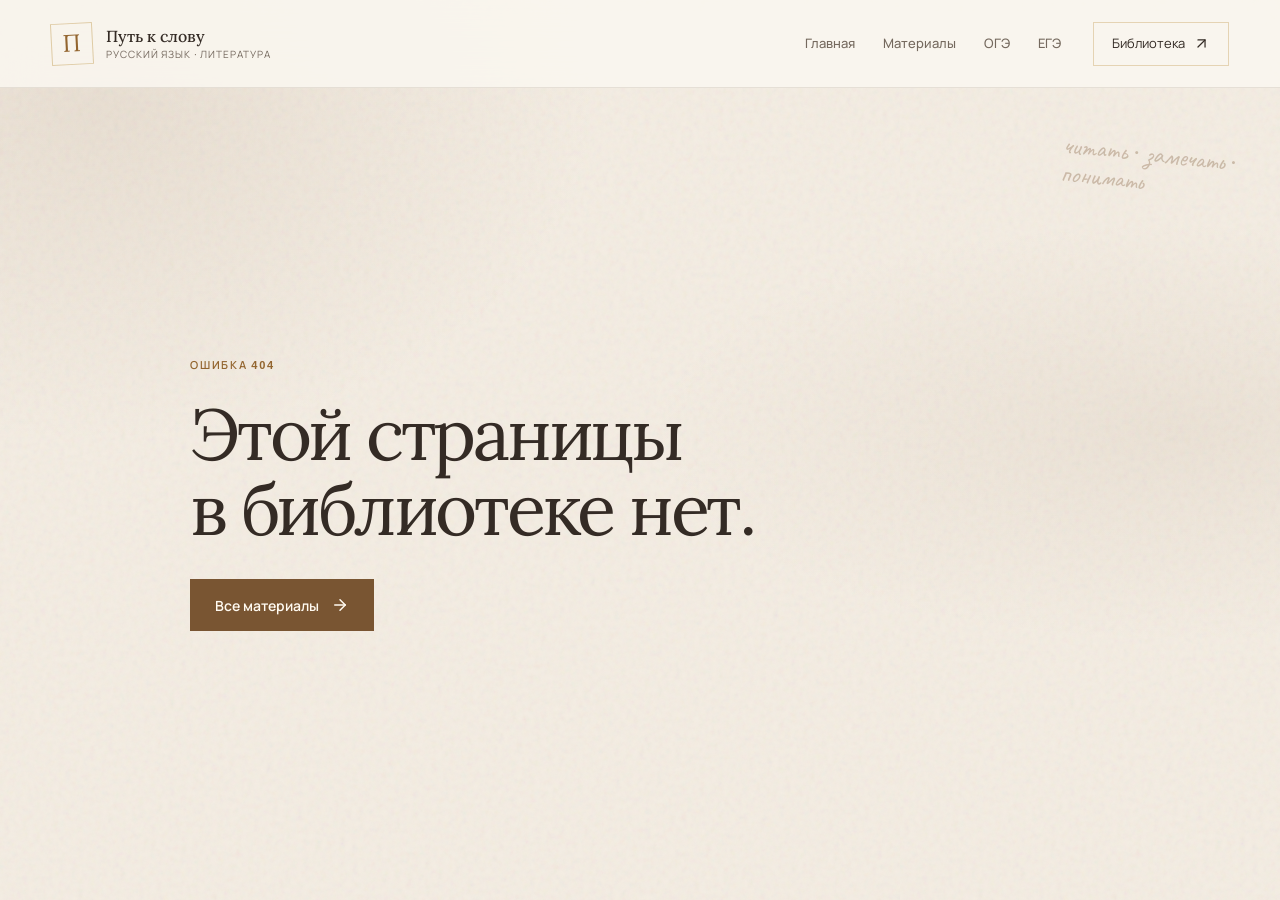
==== commit 0d522c46: "Путь к слову: новое название и оформление сайта" ====
--- a/index.html
+++ b/index.html
@@ -5,34 +5,34 @@
     <meta name="viewport" content="width=device-width, initial-scale=1.0" />
     <meta name="theme-color" content="#17100c" />
     <meta name="color-scheme" content="dark light" />
-    <meta name="description" content="undefined" />
-    <meta name="robots" content="undefined" />
+    <meta name="description" content="Сайт учителя русского языка и литературы Аллы Викторовны Рыжковой: полезные материалы, памятки и подготовка к ОГЭ и ЕГЭ." />
+    <meta name="robots" content="index, follow, max-image-preview:large" />
     <meta name="author" content="Алла Викторовна Рыжкова" />
     <meta property="og:locale" content="ru_RU" />
-    <meta property="og:site_name" content="Алла Викторовна Рыжкова" />
-    <meta property="og:type" content="undefined" />
-    <meta property="og:title" content="undefined" />
-    <meta property="og:description" content="undefined" />
+    <meta property="og:site_name" content="Путь к слову" />
+    <meta property="og:type" content="website" />
+    <meta property="og:title" content="Русский язык и литература без паники — Алла Викторовна Рыжкова" />
+    <meta property="og:description" content="Сайт учителя русского языка и литературы Аллы Викторовны Рыжковой: полезные материалы, памятки и подготовка к ОГЭ и ЕГЭ." />
     <meta property="og:url" content="https://sanya090509-boop.github.io/" />
-    <meta property="og:image" content="https://sanya090509-boop.github.io/og-cover.jpg" />
+    <meta property="og:image" content="https://sanya090509-boop.github.io/og-cover.jpg?v=3" />
     <meta property="og:image:width" content="1200" />
     <meta property="og:image:height" content="630" />
-    <meta property="og:image:alt" content="Алла Викторовна Рыжкова — русский язык и литература" />
+    <meta property="og:image:alt" content="Путь к слову — русский язык и литература без паники" />
     <meta name="twitter:card" content="summary_large_image" />
-    <meta name="twitter:title" content="undefined" />
-    <meta name="twitter:description" content="undefined" />
-    <meta name="twitter:image" content="https://sanya090509-boop.github.io/og-cover.jpg" />
+    <meta name="twitter:title" content="Русский язык и литература без паники — Алла Викторовна Рыжкова" />
+    <meta name="twitter:description" content="Сайт учителя русского языка и литературы Аллы Викторовны Рыжковой: полезные материалы, памятки и подготовка к ОГЭ и ЕГЭ." />
+    <meta name="twitter:image" content="https://sanya090509-boop.github.io/og-cover.jpg?v=3" />
     <link rel="icon" href="/favicon.svg" type="image/svg+xml" />
-    <title>Алла Викторовна Рыжкова — русский язык и литература</title>
-    <script type="application/ld+json">{"@context":"https://schema.org","@type":"WebSite","name":"Алла Викторовна Рыжкова — русский язык и литература","url":"https://sanya090509-boop.github.io/","inLanguage":"ru-RU","author":{"@type":"Person","name":"Алла Викторовна Рыжкова","jobTitle":"Учитель русского языка и литературы","worksFor":{"@type":"EducationalOrganization","name":"МОБУ «Новоалександровская СОШ»"}}}</script>
+    <title>Русский язык и литература без паники — Алла Викторовна Рыжкова</title>
+    <script type="application/ld+json">{"@context":"https://schema.org","@type":"WebSite","name":"Русский язык и литература без паники — Алла Викторовна Рыжкова","url":"https://sanya090509-boop.github.io/","inLanguage":"ru-RU","author":{"@type":"Person","name":"Алла Викторовна Рыжкова","jobTitle":"Учитель русского языка и литературы","worksFor":{"@type":"EducationalOrganization","name":"МОБУ «Новоалександровская СОШ»"}}}</script>
     <style>
       .seo-static{max-width:860px;margin:0 auto;padding:64px 24px;color:#2d241d;background:#f4ede3;font:18px/1.65 Georgia,serif}.seo-static h1{font-size:42px;line-height:1.15}.seo-static h2{margin-top:36px}.seo-static a{color:#795532;text-underline-offset:4px}.seo-static nav{display:flex;flex-wrap:wrap;gap:24px;margin:28px 0}.seo-static li{margin-bottom:20px}.seo-static footer{margin-top:48px;padding-top:20px;border-top:1px solid #bda98d;font-size:14px}
     </style>
-    <script type="module" crossorigin src="/assets/index-B2HyblrZ.js"></script>
+    <script type="module" crossorigin src="/assets/index-CaeYBVWX.js"></script>
     <link rel="stylesheet" crossorigin href="/assets/index-DiUI7Qwu.css">
     <link rel="canonical" href="https://sanya090509-boop.github.io/" />
   </head>
   <body>
-    <div id="root"><main class="seo-static"><p>Учитель русского языка и литературы</p><h1>Алла Викторовна Рыжкова</h1><p>Место, где слово становится открытием, а подготовка — понятным маршрутом.</p><nav><a href="/materials">Перейти к материалам</a><a href="#about">Об учителе</a></nav><section id="about"><h2>Учить видеть за строками смысл</h2><p>Русский язык и литература начинаются там, где появляется любопытство: почему слово выбрано именно так, что чувствует герой и какую мысль оставляет текст читателю.</p><ul><li>16 лет педагогического опыта</li><li>Первая квалификационная категория</li><li>Высшее профессиональное образование</li></ul></section><section><h2>Материалы для подготовки</h2><p>Русский язык, литература, ОГЭ и ЕГЭ: теория, практика, памятки и разборы.</p></section><footer>МОБУ «Новоалександровская СОШ» · Оренбургская область</footer></main></div>
+    <div id="root"><main class="seo-static"><p>Путь к слову · Алла Викторовна Рыжкова</p><h1>Русский язык и литература без паники</h1><p>Материалы и памятки для спокойной подготовки к урокам, ОГЭ и ЕГЭ.</p><nav><a href="/materials">Перейти к материалам</a><a href="#about">Об учителе</a></nav><section id="about"><h2>Учить видеть за строками смысл</h2><p>Русский язык и литература начинаются там, где появляется любопытство: почему слово выбрано именно так, что чувствует герой и какую мысль оставляет текст читателю.</p><ul><li>16 лет педагогического опыта</li><li>Первая квалификационная категория</li><li>Высшее профессиональное образование</li></ul></section><section><h2>Материалы для подготовки</h2><p>Русский язык, литература, ОГЭ и ЕГЭ: теория, практика, памятки и разборы.</p></section><footer>МОБУ «Новоалександровская СОШ» · Оренбургская область</footer></main></div>
   </body>
 </html>
